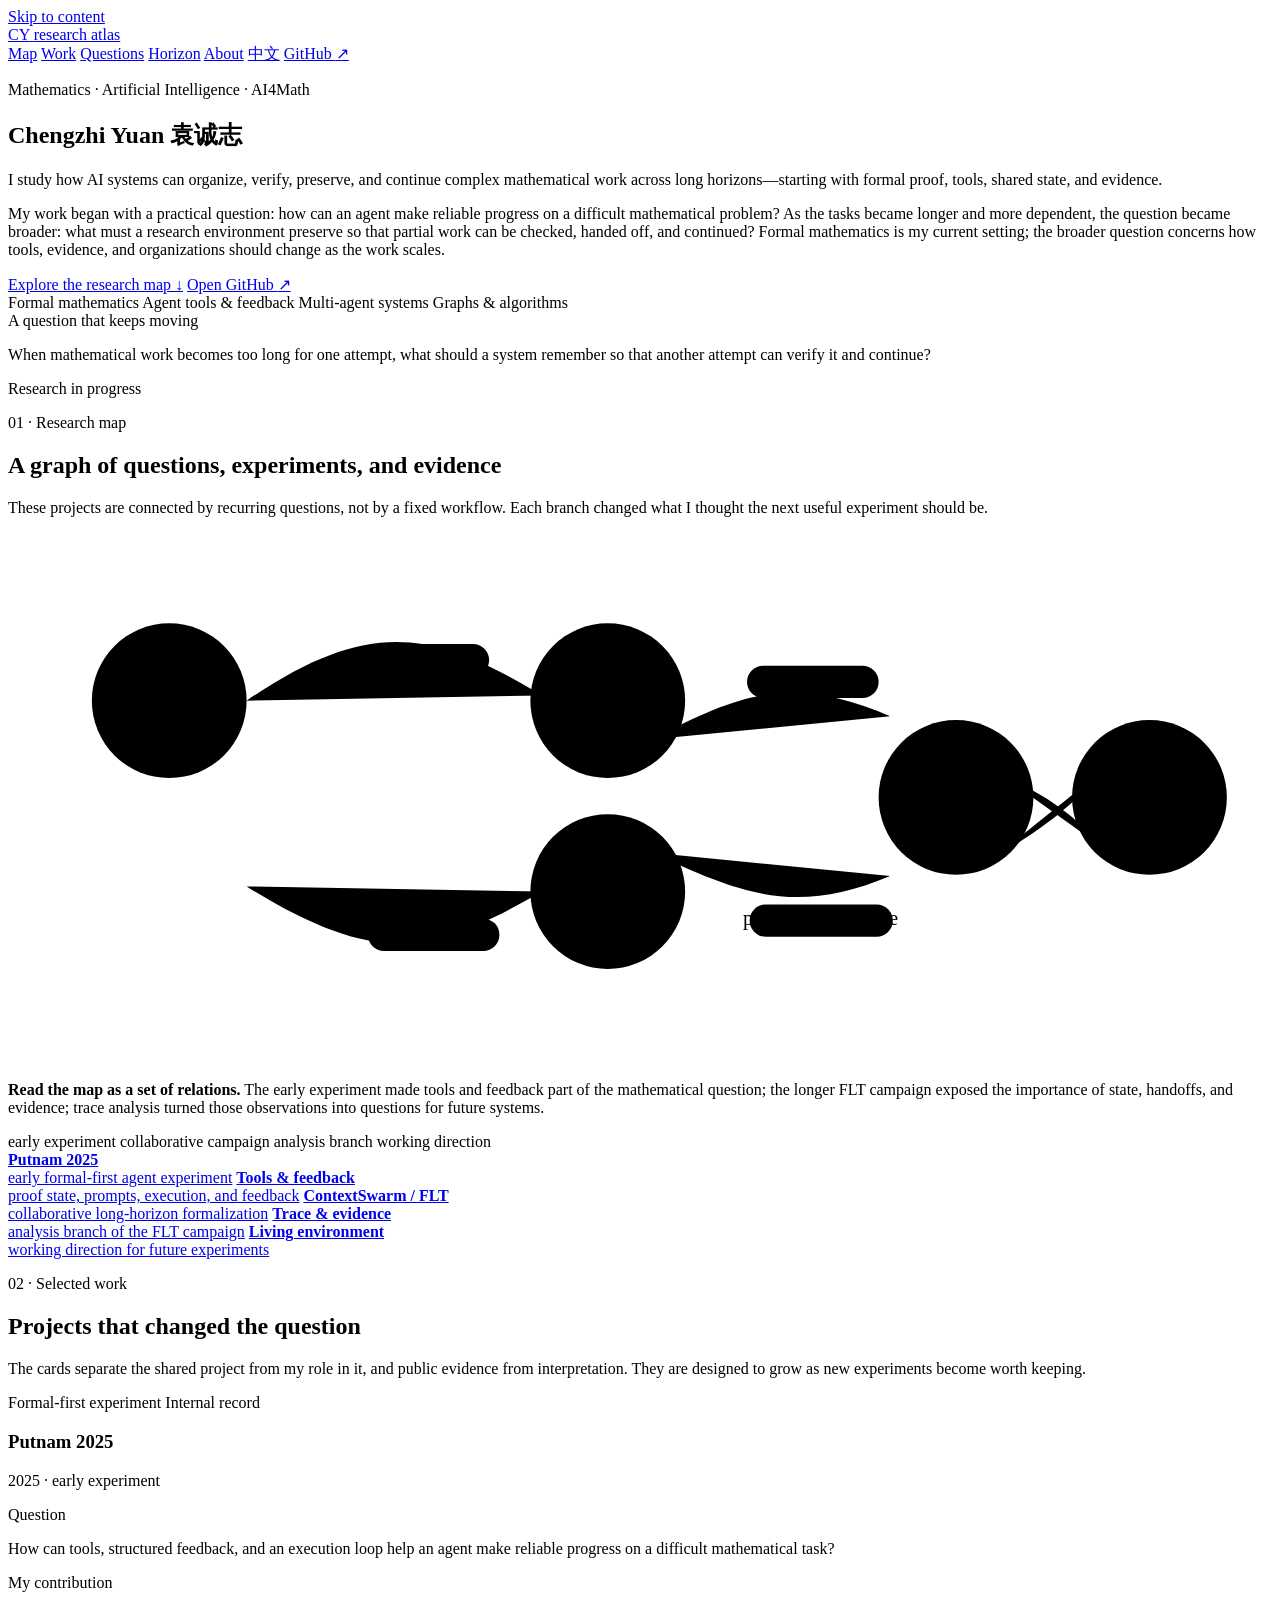
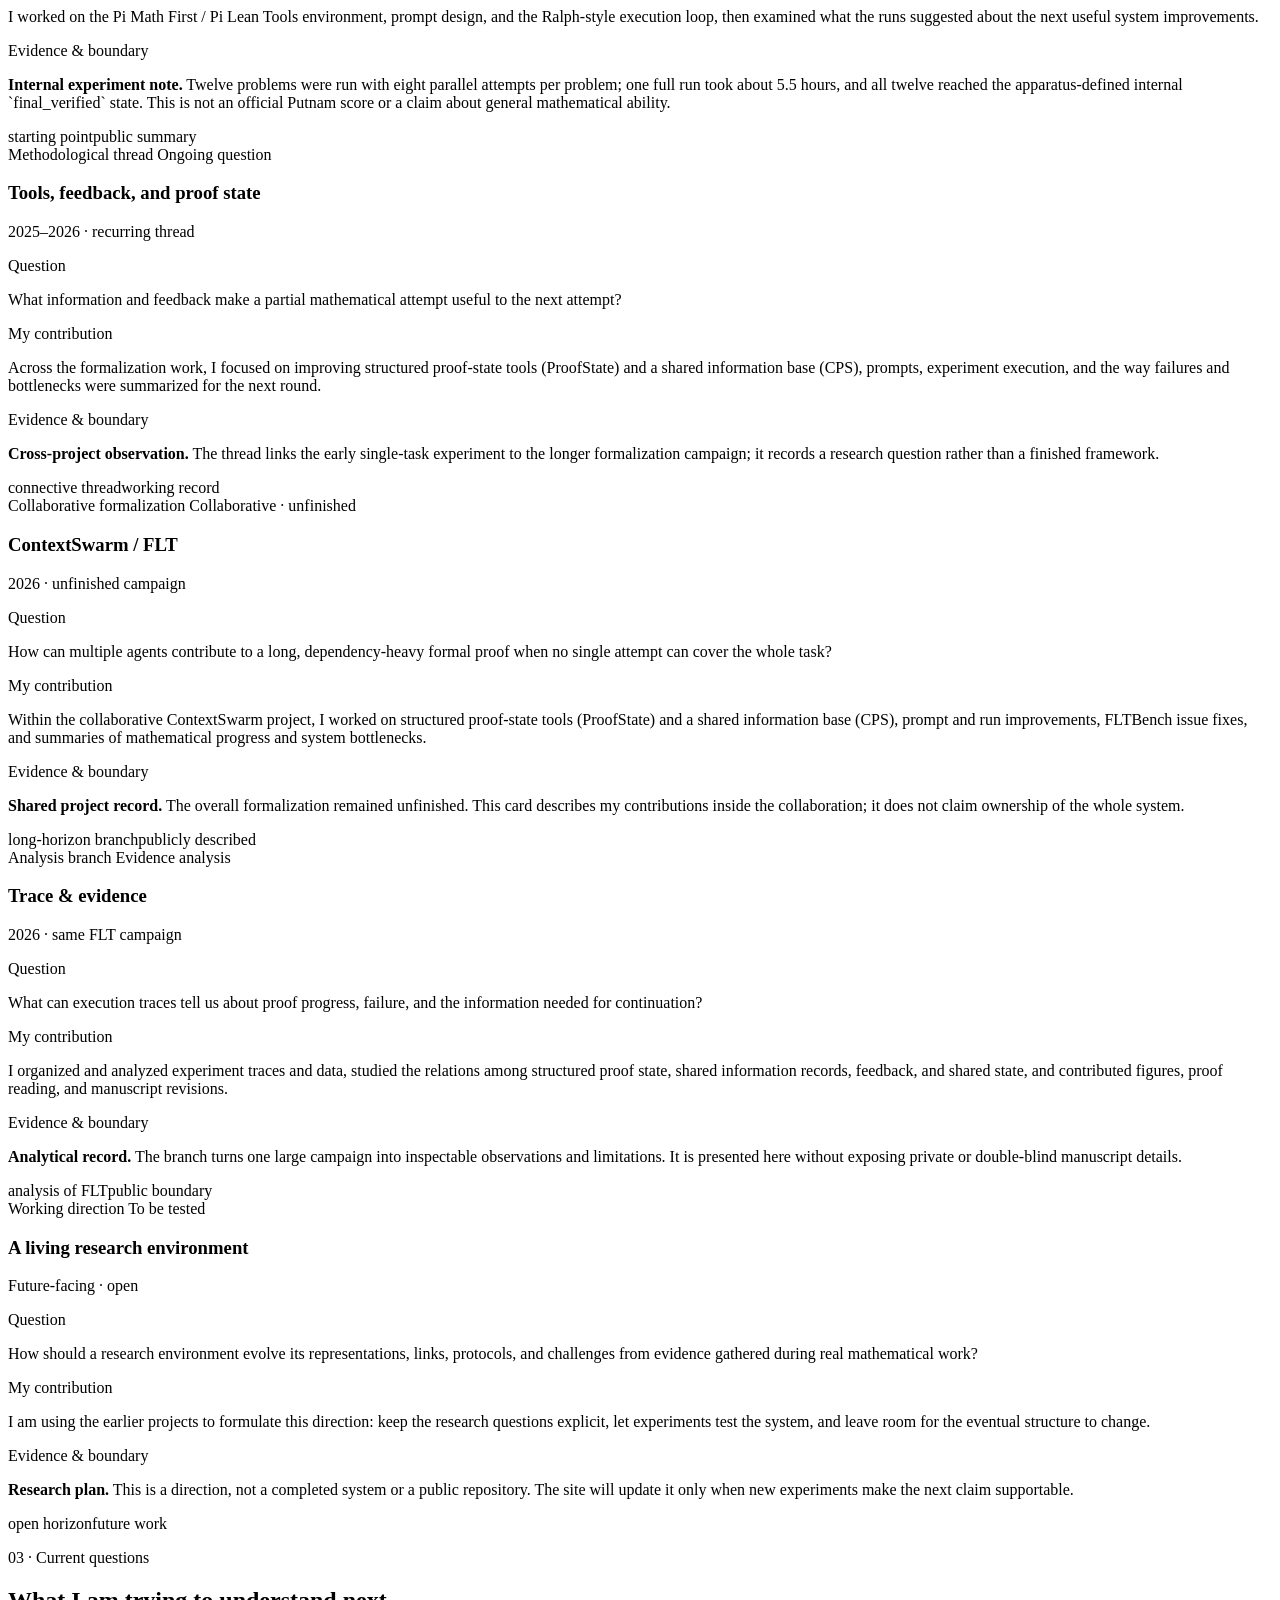
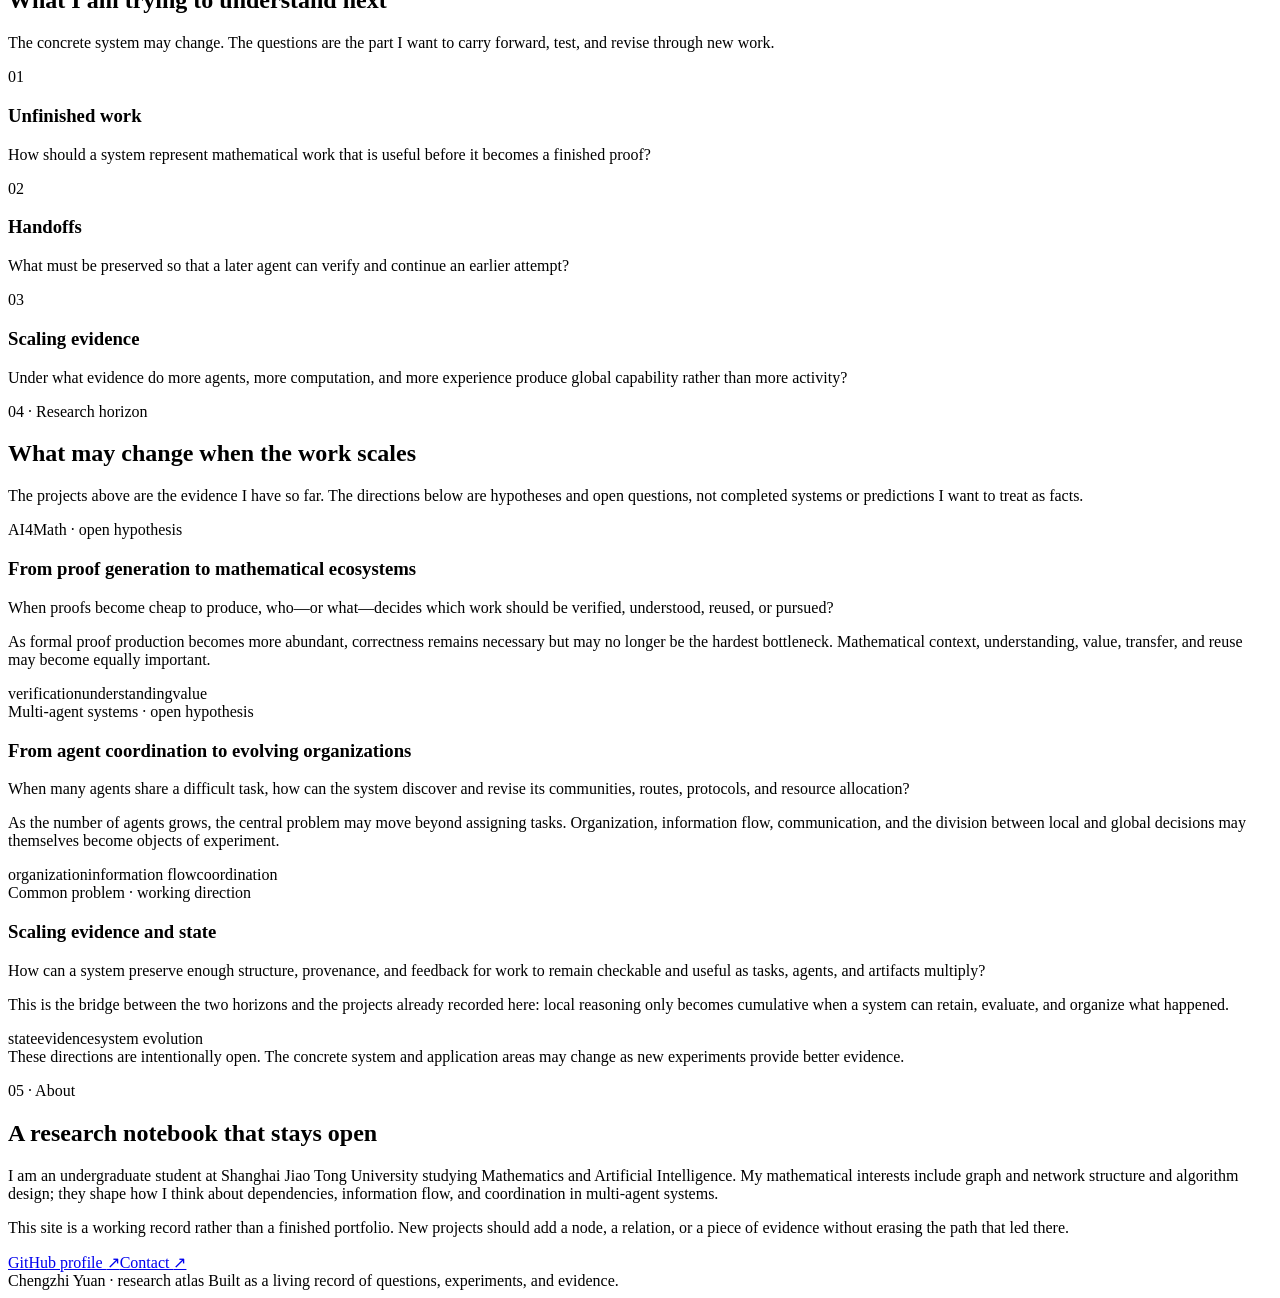
==== index.html @ bae02baa "Enhance index.html with language and canonical links Added meta tags for alternate languages and can" ====
<!doctype html>
<html lang="en">
<head>
  <meta charset="utf-8">
  <meta name="viewport" content="width=device-width, initial-scale=1">
  <meta name="description" content="Chengzhi Yuan's research atlas on AI for formal mathematics, multi-agent systems, tools, shared state, and evidence.">
  <meta property="og:title" content="Chengzhi Yuan · Research Atlas">
  <meta property="og:description" content="AI4Math, formal mathematics, and multi-agent systems for long-horizon mathematical work.">
  <meta property="og:type" content="website">
  <meta property="og:locale" content="en_US">
  <meta property="og:locale:alternate" content="zh_CN">
  <title>Chengzhi Yuan · Research Atlas</title>
  <link rel="canonical" href="https://yuan-chengzhi.github.io/">
  <link rel="alternate" hreflang="en" href="https://yuan-chengzhi.github.io/">
  <link rel="alternate" hreflang="zh-CN" href="https://yuan-chengzhi.github.io/zh/">
  <link rel="alternate" hreflang="x-default" href="https://yuan-chengzhi.github.io/">
  <link rel="stylesheet" href="styles.css">
  <script defer src="site.js?v=2"></script>
</head>
<body>
  <a class="skip-link" href="#main-content">Skip to content</a>
  <header class="site-header">
    <div class="shell header-inner">
      <a class="wordmark" href="./" aria-label="Chengzhi Yuan research atlas home">
        <span class="wordmark-mark">CY</span>
        <span class="wordmark-text">research atlas</span>
      </a>
      <nav aria-label="Primary navigation">
        <a href="#map">Map</a>
        <a href="#work">Work</a>
        <a href="#questions">Questions</a>
        <a href="#horizon">Horizon</a>
        <a href="#about">About</a>
        <a class="language-switch" href="./zh/">中文</a>
        <a class="nav-external" href="https://github.com/yuan-chengzhi" target="_blank" rel="noreferrer">GitHub <span aria-hidden="true">↗</span></a>
      </nav>
    </div>
  </header>

  <main id="main-content">
    <section class="hero shell" aria-labelledby="hero-title">
      <div class="hero-copy">
        <p class="eyebrow">Mathematics · Artificial Intelligence · AI4Math</p>
        <h1 id="hero-title">Chengzhi Yuan <span class="cn-name">袁诚志</span></h1>
        <p class="hero-lede">I study how AI systems can organize, verify, preserve, and continue complex mathematical work across long horizons—starting with formal proof, tools, shared state, and evidence.</p>
        <p class="hero-body">My work began with a practical question: how can an agent make reliable progress on a difficult mathematical problem? As the tasks became longer and more dependent, the question became broader: what must a research environment preserve so that partial work can be checked, handed off, and continued? Formal mathematics is my current setting; the broader question concerns how tools, evidence, and organizations should change as the work scales.</p>
        <div class="hero-actions">
          <a class="button button-primary" href="#map">Explore the research map <span aria-hidden="true">↓</span></a>
          <a class="button button-secondary" href="https://github.com/yuan-chengzhi" target="_blank" rel="noreferrer">Open GitHub <span aria-hidden="true">↗</span></a>
        </div>
        <div class="hero-tags" aria-label="Research areas">
          <span>Formal mathematics</span>
          <span>Agent tools &amp; feedback</span>
          <span>Multi-agent systems</span>
          <span>Graphs &amp; algorithms</span>
        </div>
      </div>
      <aside class="hero-note" aria-label="A recurring question">
        <div class="note-label">A question that keeps moving</div>
        <p>When mathematical work becomes too long for one attempt, what should a system remember so that another attempt can verify it and continue?</p>
        <div class="note-footer"><span class="signal-dot" aria-hidden="true"></span> Research in progress</div>
      </aside>
    </section>

    <section id="map" class="section shell" aria-labelledby="map-title">
      <div class="section-heading">
        <div>
          <p class="eyebrow">01 · Research map</p>
          <h2 id="map-title">A graph of questions, experiments, and evidence</h2>
        </div>
        <p class="section-intro">These projects are connected by recurring questions, not by a fixed workflow. Each branch changed what I thought the next useful experiment should be.</p>
      </div>
      <div class="map-frame">
        <div class="map-visual" aria-label="Research map showing connections among Putnam 2025, tools and feedback, ContextSwarm and FLT, trace and evidence, and a living research environment." role="img">
          <svg class="research-map" viewBox="0 0 980 410" xmlns="http://www.w3.org/2000/svg" aria-hidden="true" focusable="false">
            <defs>
              <linearGradient id="map-line" x1="0" y1="0" x2="1" y2="0">
                <stop offset="0" stop-color="#b85c43" stop-opacity=".42"/>
                <stop offset=".5" stop-color="#287c75" stop-opacity=".55"/>
                <stop offset="1" stop-color="#738293" stop-opacity=".52"/>
              </linearGradient>
            </defs>
            <path class="map-edge" d="M185 130 C280 65 330 75 414 126"/>
            <path class="map-edge" d="M185 274 C288 338 330 326 414 278"/>
            <path class="map-edge" d="M500 160 C574 120 612 112 684 142"/>
            <path class="map-edge" d="M500 248 C573 283 614 295 684 266"/>
            <path class="map-edge map-edge-dashed" d="M765 184 C807 205 824 216 849 244"/>
            <path class="map-edge map-edge-dashed" d="M764 252 C804 228 824 213 849 184"/>
            <g class="map-label map-label-small" transform="translate(279 86)"><rect width="94" height="25" rx="12.5"/><text x="47" y="16" text-anchor="middle">motivated by</text></g>
            <g class="map-label map-label-small" transform="translate(279 299)"><rect width="102" height="25" rx="12.5"/><text x="51" y="16" text-anchor="middle">made visible in</text></g>
            <g class="map-label map-label-small" transform="translate(573 103)"><rect width="102" height="25" rx="12.5"/><text x="51" y="16" text-anchor="middle">revisited in</text></g>
            <g class="map-label map-label-small" transform="translate(575 288)"><rect width="111" height="25" rx="12.5"/><text x="55" y="16" text-anchor="middle">produced evidence</text></g>
            <a href="#project-putnam" class="map-node map-node-rust">
              <circle cx="125" cy="130" r="60"/><text x="125" y="124" text-anchor="middle"><tspan x="125">Putnam</tspan><tspan x="125" dy="19">2025</tspan></text>
            </a>
            <a href="#project-tools" class="map-node map-node-blue">
              <circle cx="465" cy="130" r="60"/><text x="465" y="124" text-anchor="middle"><tspan x="465">Tools &amp;</tspan><tspan x="465" dy="19">feedback</tspan></text>
            </a>
            <a href="#project-flt" class="map-node map-node-teal">
              <circle cx="465" cy="278" r="60"/><text x="465" y="272" text-anchor="middle"><tspan x="465">ContextSwarm</tspan><tspan x="465" dy="19">/ FLT</tspan></text>
            </a>
            <a href="#project-traces" class="map-node map-node-navy">
              <circle cx="735" cy="205" r="60"/><text x="735" y="199" text-anchor="middle"><tspan x="735">Trace &amp;</tspan><tspan x="735" dy="19">evidence</tspan></text>
            </a>
            <a href="#project-horizon" class="map-node map-node-outline">
              <circle cx="885" cy="205" r="60"/><text x="885" y="199" text-anchor="middle"><tspan x="885">Living</tspan><tspan x="885" dy="19">environment</tspan></text>
            </a>
          </svg>
        </div>
        <div class="map-caption">
          <p><strong>Read the map as a set of relations.</strong> The early experiment made tools and feedback part of the mathematical question; the longer FLT campaign exposed the importance of state, handoffs, and evidence; trace analysis turned those observations into questions for future systems.</p>
          <div class="map-legend" aria-label="Map legend">
            <span><i class="legend-dot rust"></i> early experiment</span>
            <span><i class="legend-dot teal"></i> collaborative campaign</span>
            <span><i class="legend-dot navy"></i> analysis branch</span>
            <span><i class="legend-dot outline"></i> working direction</span>
          </div>
        </div>
      </div>
      <div id="map-list" class="map-list" aria-label="Text version of the research map">
        <a class="map-list-item" href="#project-putnam"><i class="legend-dot rust"></i><span><strong>Putnam 2025</strong><br>early formal-first agent experiment</span></a>
        <a class="map-list-item" href="#project-tools"><i class="legend-dot blue"></i><span><strong>Tools &amp; feedback</strong><br>proof state, prompts, execution, and feedback</span></a>
        <a class="map-list-item" href="#project-flt"><i class="legend-dot teal"></i><span><strong>ContextSwarm / FLT</strong><br>collaborative long-horizon formalization</span></a>
        <a class="map-list-item" href="#project-traces"><i class="legend-dot navy"></i><span><strong>Trace &amp; evidence</strong><br>analysis branch of the FLT campaign</span></a>
        <a class="map-list-item" href="#project-horizon"><i class="legend-dot outline"></i><span><strong>Living environment</strong><br>working direction for future experiments</span></a>
      </div>
    </section>

    <section id="work" class="section section-tint" aria-labelledby="work-title">
      <div class="shell">
        <div class="section-heading">
          <div>
            <p class="eyebrow">02 · Selected work</p>
            <h2 id="work-title">Projects that changed the question</h2>
          </div>
          <p class="section-intro">The cards separate the shared project from my role in it, and public evidence from interpretation. They are designed to grow as new experiments become worth keeping.</p>
        </div>
        <div id="project-grid" class="project-grid" aria-live="polite">
        <article class="project-card" id="project-putnam">
          <div class="project-top">
            <span class="project-type">Formal-first experiment</span>
            <span class="project-status"><i class="status-dot rust"></i>Internal record</span>
          </div>
          <h3>Putnam 2025</h3>
          <p class="project-period">2025 · early experiment</p>
          <div class="project-label">Question</div>
          <p>How can tools, structured feedback, and an execution loop help an agent make reliable progress on a difficult mathematical task?</p>
          <div class="project-label">My contribution</div>
          <p class="project-contribution">I worked on the Pi Math First / Pi Lean Tools environment, prompt design, and the Ralph-style execution loop, then examined what the runs suggested about the next useful system improvements.</p>
          <div class="project-evidence">
            <div class="project-label">Evidence &amp; boundary</div>
            <p><strong>Internal experiment note.</strong> Twelve problems were run with eight parallel attempts per problem; one full run took about 5.5 hours, and all twelve reached the apparatus-defined internal `final_verified` state. This is not an official Putnam score or a claim about general mathematical ability.</p>
          </div>
          <div class="project-foot"><span>starting point</span><span>public summary</span></div>
        </article>
        <article class="project-card" id="project-tools">
          <div class="project-top">
            <span class="project-type">Methodological thread</span>
            <span class="project-status"><i class="status-dot blue"></i>Ongoing question</span>
          </div>
          <h3>Tools, feedback, and proof state</h3>
          <p class="project-period">2025–2026 · recurring thread</p>
          <div class="project-label">Question</div>
          <p>What information and feedback make a partial mathematical attempt useful to the next attempt?</p>
          <div class="project-label">My contribution</div>
          <p class="project-contribution">Across the formalization work, I focused on improving structured proof-state tools (ProofState) and a shared information base (CPS), prompts, experiment execution, and the way failures and bottlenecks were summarized for the next round.</p>
          <div class="project-evidence">
            <div class="project-label">Evidence &amp; boundary</div>
            <p><strong>Cross-project observation.</strong> The thread links the early single-task experiment to the longer formalization campaign; it records a research question rather than a finished framework.</p>
          </div>
          <div class="project-foot"><span>connective thread</span><span>working record</span></div>
        </article>
        <article class="project-card" id="project-flt">
          <div class="project-top">
            <span class="project-type">Collaborative formalization</span>
            <span class="project-status"><i class="status-dot teal"></i>Collaborative · unfinished</span>
          </div>
          <h3>ContextSwarm / FLT</h3>
          <p class="project-period">2026 · unfinished campaign</p>
          <div class="project-label">Question</div>
          <p>How can multiple agents contribute to a long, dependency-heavy formal proof when no single attempt can cover the whole task?</p>
          <div class="project-label">My contribution</div>
          <p class="project-contribution">Within the collaborative ContextSwarm project, I worked on structured proof-state tools (ProofState) and a shared information base (CPS), prompt and run improvements, FLTBench issue fixes, and summaries of mathematical progress and system bottlenecks.</p>
          <div class="project-evidence">
            <div class="project-label">Evidence &amp; boundary</div>
            <p><strong>Shared project record.</strong> The overall formalization remained unfinished. This card describes my contributions inside the collaboration; it does not claim ownership of the whole system.</p>
          </div>
          <div class="project-foot"><span>long-horizon branch</span><span>publicly described</span></div>
        </article>
        <article class="project-card" id="project-traces">
          <div class="project-top">
            <span class="project-type">Analysis branch</span>
            <span class="project-status"><i class="status-dot navy"></i>Evidence analysis</span>
          </div>
          <h3>Trace &amp; evidence</h3>
          <p class="project-period">2026 · same FLT campaign</p>
          <div class="project-label">Question</div>
          <p>What can execution traces tell us about proof progress, failure, and the information needed for continuation?</p>
          <div class="project-label">My contribution</div>
          <p class="project-contribution">I organized and analyzed experiment traces and data, studied the relations among structured proof state, shared information records, feedback, and shared state, and contributed figures, proof reading, and manuscript revisions.</p>
          <div class="project-evidence">
            <div class="project-label">Evidence &amp; boundary</div>
            <p><strong>Analytical record.</strong> The branch turns one large campaign into inspectable observations and limitations. It is presented here without exposing private or double-blind manuscript details.</p>
          </div>
          <div class="project-foot"><span>analysis of FLT</span><span>public boundary</span></div>
        </article>
        <article class="project-card" id="project-horizon">
          <div class="project-top">
            <span class="project-type">Working direction</span>
            <span class="project-status"><i class="status-dot blue"></i>To be tested</span>
          </div>
          <h3>A living research environment</h3>
          <p class="project-period">Future-facing · open</p>
          <div class="project-label">Question</div>
          <p>How should a research environment evolve its representations, links, protocols, and challenges from evidence gathered during real mathematical work?</p>
          <div class="project-label">My contribution</div>
          <p class="project-contribution">I am using the earlier projects to formulate this direction: keep the research questions explicit, let experiments test the system, and leave room for the eventual structure to change.</p>
          <div class="project-evidence">
            <div class="project-label">Evidence &amp; boundary</div>
            <p><strong>Research plan.</strong> This is a direction, not a completed system or a public repository. The site will update it only when new experiments make the next claim supportable.</p>
          </div>
          <div class="project-foot"><span>open horizon</span><span>future work</span></div>
        </article>
        </div>
      </div>
    </section>

    <section id="questions" class="section shell" aria-labelledby="questions-title">
      <div class="question-layout">
        <div>
          <p class="eyebrow">03 · Current questions</p>
          <h2 id="questions-title">What I am trying to understand next</h2>
          <p class="question-lede">The concrete system may change. The questions are the part I want to carry forward, test, and revise through new work.</p>
        </div>
        <div class="question-list">
          <article class="question-card"><span class="question-index">01</span><h3>Unfinished work</h3><p>How should a system represent mathematical work that is useful before it becomes a finished proof?</p></article>
          <article class="question-card"><span class="question-index">02</span><h3>Handoffs</h3><p>What must be preserved so that a later agent can verify and continue an earlier attempt?</p></article>
          <article class="question-card"><span class="question-index">03</span><h3>Scaling evidence</h3><p>Under what evidence do more agents, more computation, and more experience produce global capability rather than more activity?</p></article>
        </div>
      </div>
    </section>

    <section id="horizon" class="section horizon-section" aria-labelledby="horizon-title">
      <div class="shell">
        <div class="section-heading">
          <div>
            <p class="eyebrow">04 · Research horizon</p>
            <h2 id="horizon-title">What may change when the work scales</h2>
          </div>
          <p class="section-intro">The projects above are the evidence I have so far. The directions below are hypotheses and open questions, not completed systems or predictions I want to treat as facts.</p>
        </div>
        <div id="horizon-grid" class="horizon-grid">
          <article class="horizon-card" id="horizon-math">
            <div class="horizon-kicker">AI4Math · open hypothesis</div>
            <h3>From proof generation to mathematical ecosystems</h3>
            <p class="horizon-question">When proofs become cheap to produce, who—or what—decides which work should be verified, understood, reused, or pursued?</p>
            <p>As formal proof production becomes more abundant, correctness remains necessary but may no longer be the hardest bottleneck. Mathematical context, understanding, value, transfer, and reuse may become equally important.</p>
            <div class="horizon-tags"><span>verification</span><span>understanding</span><span>value</span></div>
          </article>
          <article class="horizon-card" id="horizon-mas">
            <div class="horizon-kicker">Multi-agent systems · open hypothesis</div>
            <h3>From agent coordination to evolving organizations</h3>
            <p class="horizon-question">When many agents share a difficult task, how can the system discover and revise its communities, routes, protocols, and resource allocation?</p>
            <p>As the number of agents grows, the central problem may move beyond assigning tasks. Organization, information flow, communication, and the division between local and global decisions may themselves become objects of experiment.</p>
            <div class="horizon-tags"><span>organization</span><span>information flow</span><span>coordination</span></div>
          </article>
          <article class="horizon-card" id="horizon-bridge">
            <div class="horizon-kicker">Common problem · working direction</div>
            <h3>Scaling evidence and state</h3>
            <p class="horizon-question">How can a system preserve enough structure, provenance, and feedback for work to remain checkable and useful as tasks, agents, and artifacts multiply?</p>
            <p>This is the bridge between the two horizons and the projects already recorded here: local reasoning only becomes cumulative when a system can retain, evaluate, and organize what happened.</p>
            <div class="horizon-tags"><span>state</span><span>evidence</span><span>system evolution</span></div>
          </article>
        </div>
        <div class="horizon-note"><span class="signal-dot" aria-hidden="true"></span><span>These directions are intentionally open. The concrete system and application areas may change as new experiments provide better evidence.</span></div>
      </div>
    </section>

    <section id="about" class="section about-section" aria-labelledby="about-title">
      <div class="shell about-grid">
        <div>
          <p class="eyebrow">05 · About</p>
          <h2 id="about-title">A research notebook that stays open</h2>
        </div>
        <div class="about-copy">
          <p>I am an undergraduate student at Shanghai Jiao Tong University studying Mathematics and Artificial Intelligence. My mathematical interests include graph and network structure and algorithm design; they shape how I think about dependencies, information flow, and coordination in multi-agent systems.</p>
          <p>This site is a working record rather than a finished portfolio. New projects should add a node, a relation, or a piece of evidence without erasing the path that led there.</p>
          <div class="contact-row"><a class="text-link" href="https://github.com/yuan-chengzhi" target="_blank" rel="noreferrer">GitHub profile <span aria-hidden="true">↗</span></a><a class="text-link" href="mailto:yuanchengzhi@sjtu.edu.cn">Contact <span aria-hidden="true">↗</span></a></div>
        </div>
      </div>
    </section>
  </main>

  <footer class="site-footer">
    <div class="shell footer-inner">
      <span>Chengzhi Yuan · research atlas</span>
      <span>Built as a living record of questions, experiments, and evidence.</span>
    </div>
  </footer>
</body>
</html>
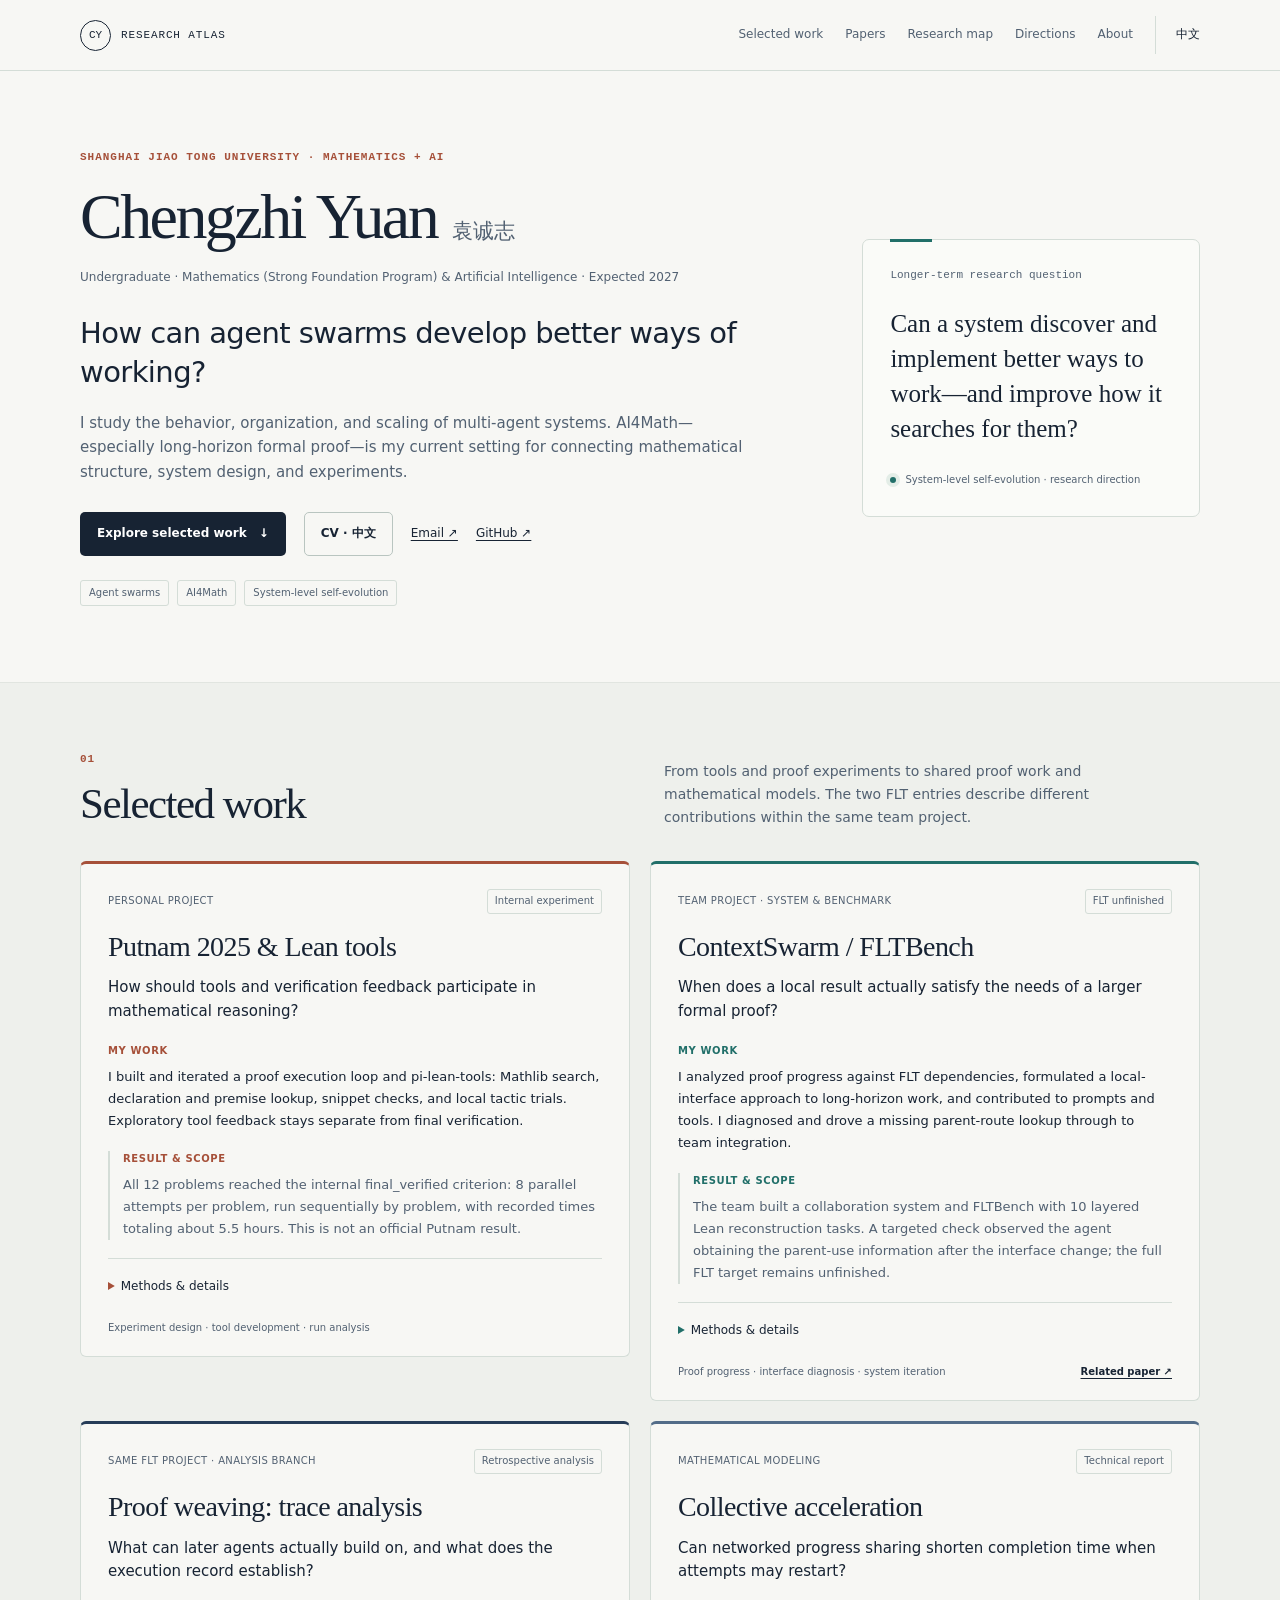
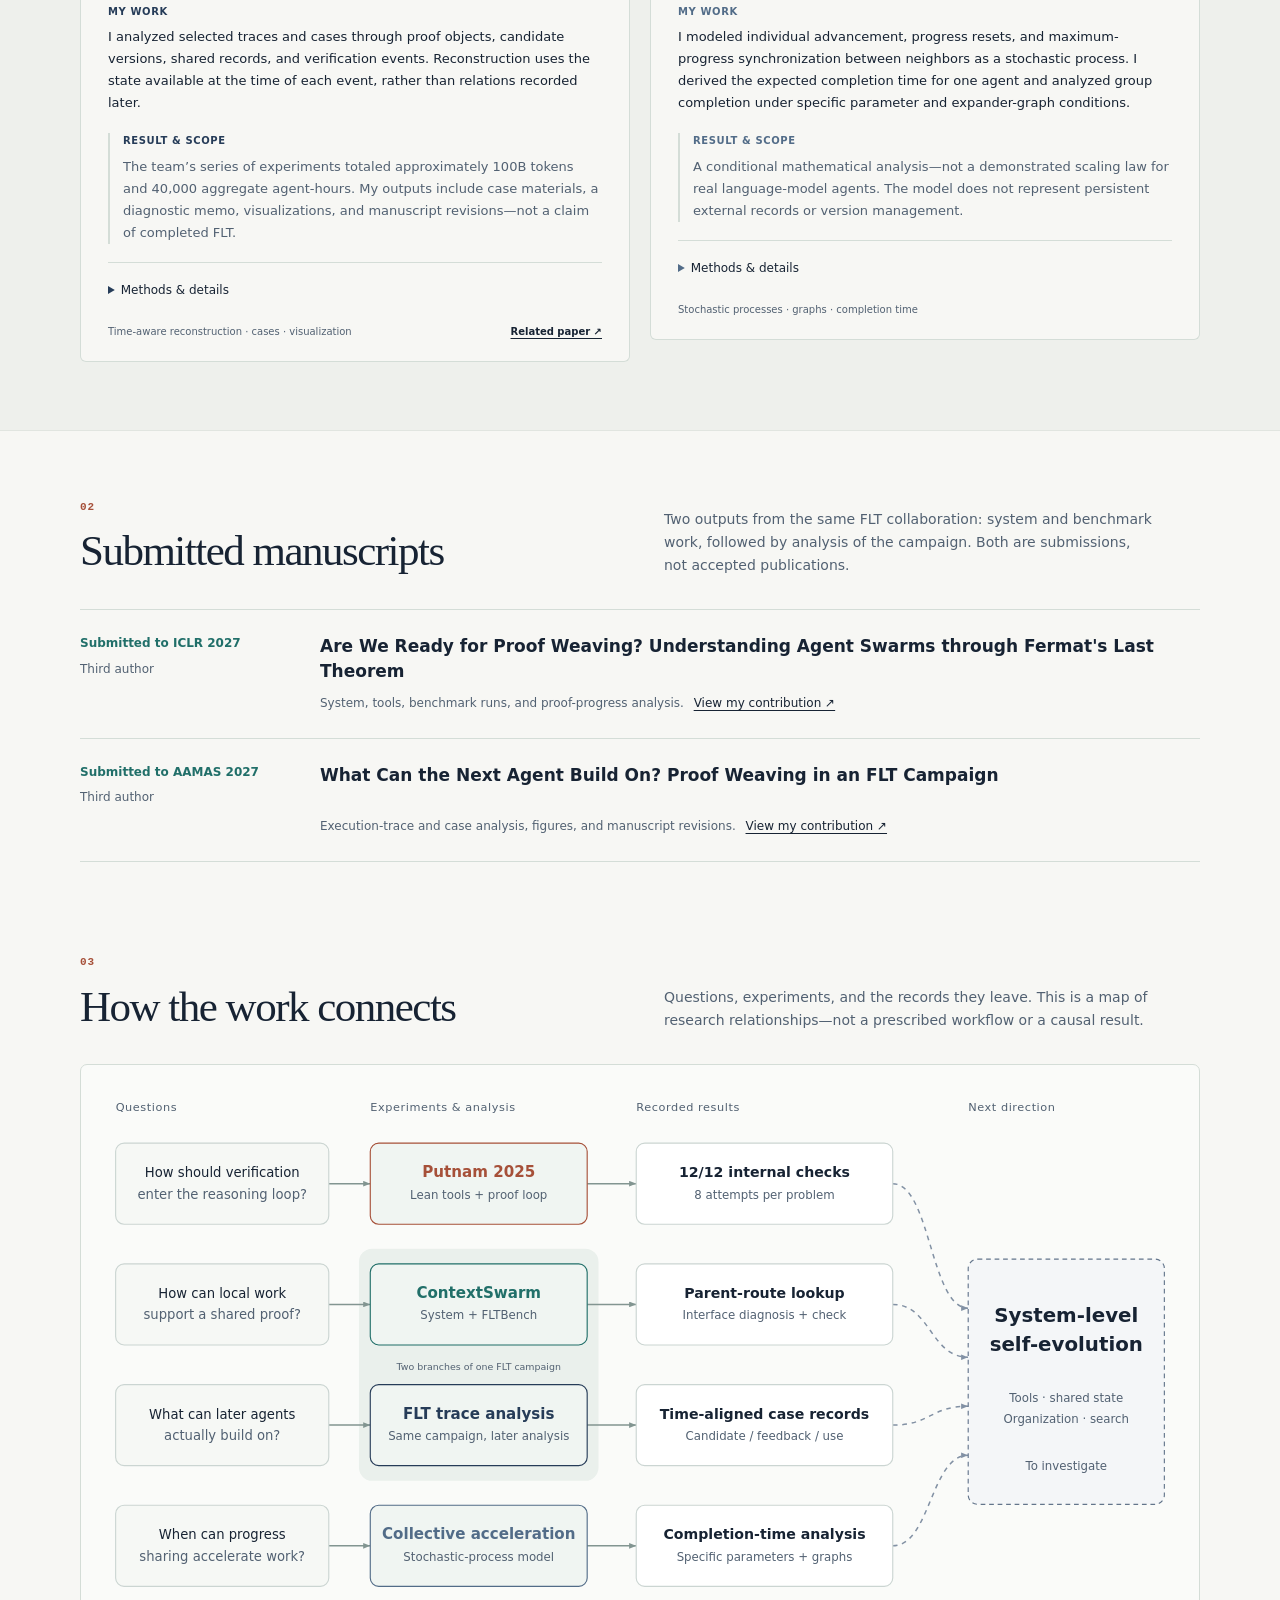
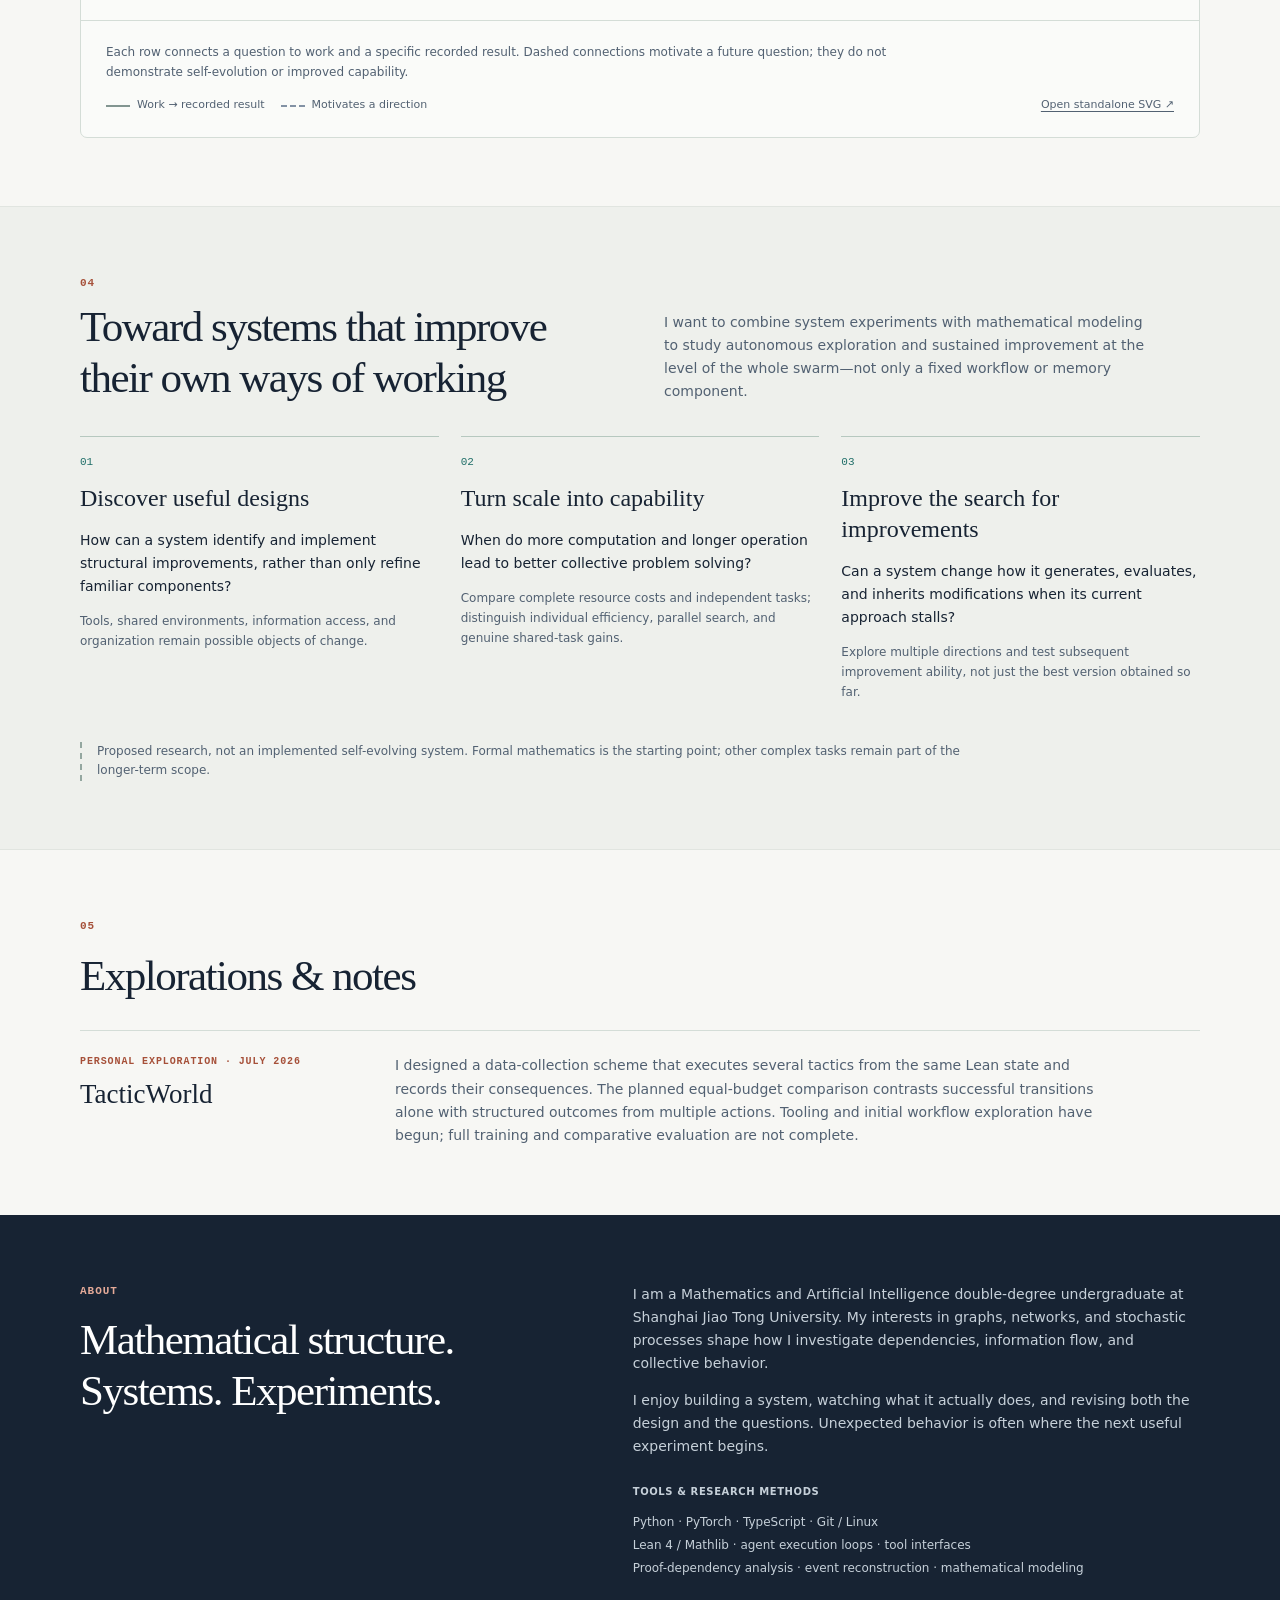
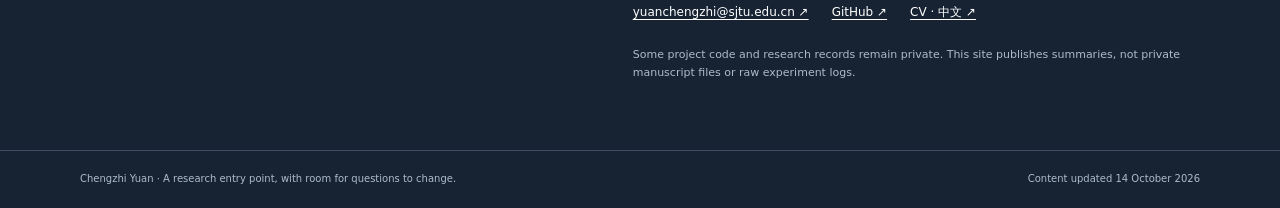
==== commit 3e27d303: "Refine bilingual research homepage and fix research-map geometry Align selected work and manuscript " ====
--- a/index.html
+++ b/index.html
@@ -1,301 +1,173 @@
 <!doctype html>
+<!-- Generated by scripts/build_site.py. Edit data/content.en.json instead. -->
 <html lang="en">
 <head>
-  <meta charset="utf-8">
-  <meta name="viewport" content="width=device-width, initial-scale=1">
-  <meta name="description" content="Chengzhi Yuan's research atlas on AI for formal mathematics, multi-agent systems, tools, shared state, and evidence.">
-  <meta property="og:title" content="Chengzhi Yuan · Research Atlas">
-  <meta property="og:description" content="AI4Math, formal mathematics, and multi-agent systems for long-horizon mathematical work.">
-  <meta property="og:type" content="website">
-  <meta property="og:locale" content="en_US">
-  <meta property="og:locale:alternate" content="zh_CN">
-  <title>Chengzhi Yuan · Research Atlas</title>
-  <link rel="canonical" href="https://yuan-chengzhi.github.io/">
-  <link rel="alternate" hreflang="en" href="https://yuan-chengzhi.github.io/">
-  <link rel="alternate" hreflang="zh-CN" href="https://yuan-chengzhi.github.io/zh/">
-  <link rel="alternate" hreflang="x-default" href="https://yuan-chengzhi.github.io/">
-  <link rel="stylesheet" href="styles.css">
-  <script defer src="site.js?v=2"></script>
-</head>
-<body>
-  <a class="skip-link" href="#main-content">Skip to content</a>
-  <header class="site-header">
-    <div class="shell header-inner">
-      <a class="wordmark" href="./" aria-label="Chengzhi Yuan research atlas home">
-        <span class="wordmark-mark">CY</span>
-        <span class="wordmark-text">research atlas</span>
-      </a>
-      <nav aria-label="Primary navigation">
-        <a href="#map">Map</a>
-        <a href="#work">Work</a>
-        <a href="#questions">Questions</a>
-        <a href="#horizon">Horizon</a>
-        <a href="#about">About</a>
-        <a class="language-switch" href="./zh/">中文</a>
-        <a class="nav-external" href="https://github.com/yuan-chengzhi" target="_blank" rel="noreferrer">GitHub <span aria-hidden="true">↗</span></a>
-      </nav>
-    </div>
-  </header>
-
-  <main id="main-content">
-    <section class="hero shell" aria-labelledby="hero-title">
-      <div class="hero-copy">
-        <p class="eyebrow">Mathematics · Artificial Intelligence · AI4Math</p>
-        <h1 id="hero-title">Chengzhi Yuan <span class="cn-name">袁诚志</span></h1>
-        <p class="hero-lede">I study how AI systems can organize, verify, preserve, and continue complex mathematical work across long horizons—starting with formal proof, tools, shared state, and evidence.</p>
-        <p class="hero-body">My work began with a practical question: how can an agent make reliable progress on a difficult mathematical problem? As the tasks became longer and more dependent, the question became broader: what must a research environment preserve so that partial work can be checked, handed off, and continued? Formal mathematics is my current setting; the broader question concerns how tools, evidence, and organizations should change as the work scales.</p>
-        <div class="hero-actions">
-          <a class="button button-primary" href="#map">Explore the research map <span aria-hidden="true">↓</span></a>
-          <a class="button button-secondary" href="https://github.com/yuan-chengzhi" target="_blank" rel="noreferrer">Open GitHub <span aria-hidden="true">↗</span></a>
-        </div>
-        <div class="hero-tags" aria-label="Research areas">
-          <span>Formal mathematics</span>
-          <span>Agent tools &amp; feedback</span>
-          <span>Multi-agent systems</span>
-          <span>Graphs &amp; algorithms</span>
-        </div>
-      </div>
-      <aside class="hero-note" aria-label="A recurring question">
-        <div class="note-label">A question that keeps moving</div>
-        <p>When mathematical work becomes too long for one attempt, what should a system remember so that another attempt can verify it and continue?</p>
-        <div class="note-footer"><span class="signal-dot" aria-hidden="true"></span> Research in progress</div>
-      </aside>
-    </section>
-
-    <section id="map" class="section shell" aria-labelledby="map-title">
-      <div class="section-heading">
-        <div>
-          <p class="eyebrow">01 · Research map</p>
-          <h2 id="map-title">A graph of questions, experiments, and evidence</h2>
-        </div>
-        <p class="section-intro">These projects are connected by recurring questions, not by a fixed workflow. Each branch changed what I thought the next useful experiment should be.</p>
-      </div>
-      <div class="map-frame">
-        <div class="map-visual" aria-label="Research map showing connections among Putnam 2025, tools and feedback, ContextSwarm and FLT, trace and evidence, and a living research environment." role="img">
-          <svg class="research-map" viewBox="0 0 980 410" xmlns="http://www.w3.org/2000/svg" aria-hidden="true" focusable="false">
-            <defs>
-              <linearGradient id="map-line" x1="0" y1="0" x2="1" y2="0">
-                <stop offset="0" stop-color="#b85c43" stop-opacity=".42"/>
-                <stop offset=".5" stop-color="#287c75" stop-opacity=".55"/>
-                <stop offset="1" stop-color="#738293" stop-opacity=".52"/>
-              </linearGradient>
-            </defs>
-            <path class="map-edge" d="M185 130 C280 65 330 75 414 126"/>
-            <path class="map-edge" d="M185 274 C288 338 330 326 414 278"/>
-            <path class="map-edge" d="M500 160 C574 120 612 112 684 142"/>
-            <path class="map-edge" d="M500 248 C573 283 614 295 684 266"/>
-            <path class="map-edge map-edge-dashed" d="M765 184 C807 205 824 216 849 244"/>
-            <path class="map-edge map-edge-dashed" d="M764 252 C804 228 824 213 849 184"/>
-            <g class="map-label map-label-small" transform="translate(279 86)"><rect width="94" height="25" rx="12.5"/><text x="47" y="16" text-anchor="middle">motivated by</text></g>
-            <g class="map-label map-label-small" transform="translate(279 299)"><rect width="102" height="25" rx="12.5"/><text x="51" y="16" text-anchor="middle">made visible in</text></g>
-            <g class="map-label map-label-small" transform="translate(573 103)"><rect width="102" height="25" rx="12.5"/><text x="51" y="16" text-anchor="middle">revisited in</text></g>
-            <g class="map-label map-label-small" transform="translate(575 288)"><rect width="111" height="25" rx="12.5"/><text x="55" y="16" text-anchor="middle">produced evidence</text></g>
-            <a href="#project-putnam" class="map-node map-node-rust">
-              <circle cx="125" cy="130" r="60"/><text x="125" y="124" text-anchor="middle"><tspan x="125">Putnam</tspan><tspan x="125" dy="19">2025</tspan></text>
-            </a>
-            <a href="#project-tools" class="map-node map-node-blue">
-              <circle cx="465" cy="130" r="60"/><text x="465" y="124" text-anchor="middle"><tspan x="465">Tools &amp;</tspan><tspan x="465" dy="19">feedback</tspan></text>
-            </a>
-            <a href="#project-flt" class="map-node map-node-teal">
-              <circle cx="465" cy="278" r="60"/><text x="465" y="272" text-anchor="middle"><tspan x="465">ContextSwarm</tspan><tspan x="465" dy="19">/ FLT</tspan></text>
-            </a>
-            <a href="#project-traces" class="map-node map-node-navy">
-              <circle cx="735" cy="205" r="60"/><text x="735" y="199" text-anchor="middle"><tspan x="735">Trace &amp;</tspan><tspan x="735" dy="19">evidence</tspan></text>
-            </a>
-            <a href="#project-horizon" class="map-node map-node-outline">
-              <circle cx="885" cy="205" r="60"/><text x="885" y="199" text-anchor="middle"><tspan x="885">Living</tspan><tspan x="885" dy="19">environment</tspan></text>
-            </a>
-          </svg>
-        </div>
-        <div class="map-caption">
-          <p><strong>Read the map as a set of relations.</strong> The early experiment made tools and feedback part of the mathematical question; the longer FLT campaign exposed the importance of state, handoffs, and evidence; trace analysis turned those observations into questions for future systems.</p>
-          <div class="map-legend" aria-label="Map legend">
-            <span><i class="legend-dot rust"></i> early experiment</span>
-            <span><i class="legend-dot teal"></i> collaborative campaign</span>
-            <span><i class="legend-dot navy"></i> analysis branch</span>
-            <span><i class="legend-dot outline"></i> working direction</span>
-          </div>
-        </div>
-      </div>
-      <div id="map-list" class="map-list" aria-label="Text version of the research map">
-        <a class="map-list-item" href="#project-putnam"><i class="legend-dot rust"></i><span><strong>Putnam 2025</strong><br>early formal-first agent experiment</span></a>
-        <a class="map-list-item" href="#project-tools"><i class="legend-dot blue"></i><span><strong>Tools &amp; feedback</strong><br>proof state, prompts, execution, and feedback</span></a>
-        <a class="map-list-item" href="#project-flt"><i class="legend-dot teal"></i><span><strong>ContextSwarm / FLT</strong><br>collaborative long-horizon formalization</span></a>
-        <a class="map-list-item" href="#project-traces"><i class="legend-dot navy"></i><span><strong>Trace &amp; evidence</strong><br>analysis branch of the FLT campaign</span></a>
-        <a class="map-list-item" href="#project-horizon"><i class="legend-dot outline"></i><span><strong>Living environment</strong><br>working direction for future experiments</span></a>
-      </div>
-    </section>
-
-    <section id="work" class="section section-tint" aria-labelledby="work-title">
-      <div class="shell">
-        <div class="section-heading">
-          <div>
-            <p class="eyebrow">02 · Selected work</p>
-            <h2 id="work-title">Projects that changed the question</h2>
-          </div>
-          <p class="section-intro">The cards separate the shared project from my role in it, and public evidence from interpretation. They are designed to grow as new experiments become worth keeping.</p>
-        </div>
-        <div id="project-grid" class="project-grid" aria-live="polite">
-        <article class="project-card" id="project-putnam">
-          <div class="project-top">
-            <span class="project-type">Formal-first experiment</span>
-            <span class="project-status"><i class="status-dot rust"></i>Internal record</span>
-          </div>
-          <h3>Putnam 2025</h3>
-          <p class="project-period">2025 · early experiment</p>
-          <div class="project-label">Question</div>
-          <p>How can tools, structured feedback, and an execution loop help an agent make reliable progress on a difficult mathematical task?</p>
-          <div class="project-label">My contribution</div>
-          <p class="project-contribution">I worked on the Pi Math First / Pi Lean Tools environment, prompt design, and the Ralph-style execution loop, then examined what the runs suggested about the next useful system improvements.</p>
-          <div class="project-evidence">
-            <div class="project-label">Evidence &amp; boundary</div>
-            <p><strong>Internal experiment note.</strong> Twelve problems were run with eight parallel attempts per problem; one full run took about 5.5 hours, and all twelve reached the apparatus-defined internal `final_verified` state. This is not an official Putnam score or a claim about general mathematical ability.</p>
-          </div>
-          <div class="project-foot"><span>starting point</span><span>public summary</span></div>
-        </article>
-        <article class="project-card" id="project-tools">
-          <div class="project-top">
-            <span class="project-type">Methodological thread</span>
-            <span class="project-status"><i class="status-dot blue"></i>Ongoing question</span>
-          </div>
-          <h3>Tools, feedback, and proof state</h3>
-          <p class="project-period">2025–2026 · recurring thread</p>
-          <div class="project-label">Question</div>
-          <p>What information and feedback make a partial mathematical attempt useful to the next attempt?</p>
-          <div class="project-label">My contribution</div>
-          <p class="project-contribution">Across the formalization work, I focused on improving structured proof-state tools (ProofState) and a shared information base (CPS), prompts, experiment execution, and the way failures and bottlenecks were summarized for the next round.</p>
-          <div class="project-evidence">
-            <div class="project-label">Evidence &amp; boundary</div>
-            <p><strong>Cross-project observation.</strong> The thread links the early single-task experiment to the longer formalization campaign; it records a research question rather than a finished framework.</p>
-          </div>
-          <div class="project-foot"><span>connective thread</span><span>working record</span></div>
-        </article>
-        <article class="project-card" id="project-flt">
-          <div class="project-top">
-            <span class="project-type">Collaborative formalization</span>
-            <span class="project-status"><i class="status-dot teal"></i>Collaborative · unfinished</span>
-          </div>
-          <h3>ContextSwarm / FLT</h3>
-          <p class="project-period">2026 · unfinished campaign</p>
-          <div class="project-label">Question</div>
-          <p>How can multiple agents contribute to a long, dependency-heavy formal proof when no single attempt can cover the whole task?</p>
-          <div class="project-label">My contribution</div>
-          <p class="project-contribution">Within the collaborative ContextSwarm project, I worked on structured proof-state tools (ProofState) and a shared information base (CPS), prompt and run improvements, FLTBench issue fixes, and summaries of mathematical progress and system bottlenecks.</p>
-          <div class="project-evidence">
-            <div class="project-label">Evidence &amp; boundary</div>
-            <p><strong>Shared project record.</strong> The overall formalization remained unfinished. This card describes my contributions inside the collaboration; it does not claim ownership of the whole system.</p>
-          </div>
-          <div class="project-foot"><span>long-horizon branch</span><span>publicly described</span></div>
-        </article>
-        <article class="project-card" id="project-traces">
-          <div class="project-top">
-            <span class="project-type">Analysis branch</span>
-            <span class="project-status"><i class="status-dot navy"></i>Evidence analysis</span>
-          </div>
-          <h3>Trace &amp; evidence</h3>
-          <p class="project-period">2026 · same FLT campaign</p>
-          <div class="project-label">Question</div>
-          <p>What can execution traces tell us about proof progress, failure, and the information needed for continuation?</p>
-          <div class="project-label">My contribution</div>
-          <p class="project-contribution">I organized and analyzed experiment traces and data, studied the relations among structured proof state, shared information records, feedback, and shared state, and contributed figures, proof reading, and manuscript revisions.</p>
-          <div class="project-evidence">
-            <div class="project-label">Evidence &amp; boundary</div>
-            <p><strong>Analytical record.</strong> The branch turns one large campaign into inspectable observations and limitations. It is presented here without exposing private or double-blind manuscript details.</p>
-          </div>
-          <div class="project-foot"><span>analysis of FLT</span><span>public boundary</span></div>
-        </article>
-        <article class="project-card" id="project-horizon">
-          <div class="project-top">
-            <span class="project-type">Working direction</span>
-            <span class="project-status"><i class="status-dot blue"></i>To be tested</span>
-          </div>
-          <h3>A living research environment</h3>
-          <p class="project-period">Future-facing · open</p>
-          <div class="project-label">Question</div>
-          <p>How should a research environment evolve its representations, links, protocols, and challenges from evidence gathered during real mathematical work?</p>
-          <div class="project-label">My contribution</div>
-          <p class="project-contribution">I am using the earlier projects to formulate this direction: keep the research questions explicit, let experiments test the system, and leave room for the eventual structure to change.</p>
-          <div class="project-evidence">
-            <div class="project-label">Evidence &amp; boundary</div>
-            <p><strong>Research plan.</strong> This is a direction, not a completed system or a public repository. The site will update it only when new experiments make the next claim supportable.</p>
-          </div>
-          <div class="project-foot"><span>open horizon</span><span>future work</span></div>
-        </article>
-        </div>
-      </div>
-    </section>
-
-    <section id="questions" class="section shell" aria-labelledby="questions-title">
-      <div class="question-layout">
-        <div>
-          <p class="eyebrow">03 · Current questions</p>
-          <h2 id="questions-title">What I am trying to understand next</h2>
-          <p class="question-lede">The concrete system may change. The questions are the part I want to carry forward, test, and revise through new work.</p>
-        </div>
-        <div class="question-list">
-          <article class="question-card"><span class="question-index">01</span><h3>Unfinished work</h3><p>How should a system represent mathematical work that is useful before it becomes a finished proof?</p></article>
-          <article class="question-card"><span class="question-index">02</span><h3>Handoffs</h3><p>What must be preserved so that a later agent can verify and continue an earlier attempt?</p></article>
-          <article class="question-card"><span class="question-index">03</span><h3>Scaling evidence</h3><p>Under what evidence do more agents, more computation, and more experience produce global capability rather than more activity?</p></article>
-        </div>
-      </div>
-    </section>
-
-    <section id="horizon" class="section horizon-section" aria-labelledby="horizon-title">
-      <div class="shell">
-        <div class="section-heading">
-          <div>
-            <p class="eyebrow">04 · Research horizon</p>
-            <h2 id="horizon-title">What may change when the work scales</h2>
-          </div>
-          <p class="section-intro">The projects above are the evidence I have so far. The directions below are hypotheses and open questions, not completed systems or predictions I want to treat as facts.</p>
-        </div>
-        <div id="horizon-grid" class="horizon-grid">
-          <article class="horizon-card" id="horizon-math">
-            <div class="horizon-kicker">AI4Math · open hypothesis</div>
-            <h3>From proof generation to mathematical ecosystems</h3>
-            <p class="horizon-question">When proofs become cheap to produce, who—or what—decides which work should be verified, understood, reused, or pursued?</p>
-            <p>As formal proof production becomes more abundant, correctness remains necessary but may no longer be the hardest bottleneck. Mathematical context, understanding, value, transfer, and reuse may become equally important.</p>
-            <div class="horizon-tags"><span>verification</span><span>understanding</span><span>value</span></div>
-          </article>
-          <article class="horizon-card" id="horizon-mas">
-            <div class="horizon-kicker">Multi-agent systems · open hypothesis</div>
-            <h3>From agent coordination to evolving organizations</h3>
-            <p class="horizon-question">When many agents share a difficult task, how can the system discover and revise its communities, routes, protocols, and resource allocation?</p>
-            <p>As the number of agents grows, the central problem may move beyond assigning tasks. Organization, information flow, communication, and the division between local and global decisions may themselves become objects of experiment.</p>
-            <div class="horizon-tags"><span>organization</span><span>information flow</span><span>coordination</span></div>
-          </article>
-          <article class="horizon-card" id="horizon-bridge">
-            <div class="horizon-kicker">Common problem · working direction</div>
-            <h3>Scaling evidence and state</h3>
-            <p class="horizon-question">How can a system preserve enough structure, provenance, and feedback for work to remain checkable and useful as tasks, agents, and artifacts multiply?</p>
-            <p>This is the bridge between the two horizons and the projects already recorded here: local reasoning only becomes cumulative when a system can retain, evaluate, and organize what happened.</p>
-            <div class="horizon-tags"><span>state</span><span>evidence</span><span>system evolution</span></div>
-          </article>
-        </div>
-        <div class="horizon-note"><span class="signal-dot" aria-hidden="true"></span><span>These directions are intentionally open. The concrete system and application areas may change as new experiments provide better evidence.</span></div>
-      </div>
-    </section>
-
-    <section id="about" class="section about-section" aria-labelledby="about-title">
-      <div class="shell about-grid">
-        <div>
-          <p class="eyebrow">05 · About</p>
-          <h2 id="about-title">A research notebook that stays open</h2>
-        </div>
-        <div class="about-copy">
-          <p>I am an undergraduate student at Shanghai Jiao Tong University studying Mathematics and Artificial Intelligence. My mathematical interests include graph and network structure and algorithm design; they shape how I think about dependencies, information flow, and coordination in multi-agent systems.</p>
-          <p>This site is a working record rather than a finished portfolio. New projects should add a node, a relation, or a piece of evidence without erasing the path that led there.</p>
-          <div class="contact-row"><a class="text-link" href="https://github.com/yuan-chengzhi" target="_blank" rel="noreferrer">GitHub profile <span aria-hidden="true">↗</span></a><a class="text-link" href="mailto:yuanchengzhi@sjtu.edu.cn">Contact <span aria-hidden="true">↗</span></a></div>
-        </div>
-      </div>
-    </section>
-  </main>
-
-  <footer class="site-footer">
-    <div class="shell footer-inner">
-      <span>Chengzhi Yuan · research atlas</span>
-      <span>Built as a living record of questions, experiments, and evidence.</span>
-    </div>
-  </footer>
-</body>
-</html>
+<meta charset="utf-8"><meta name="viewport" content="width=device-width, initial-scale=1">
+<title>Chengzhi Yuan · Agent Swarms &amp; AI4Math</title><meta name="description" content="Chengzhi Yuan, Mathematics and AI undergraduate at Shanghai Jiao Tong University. Research on agent swarms, formal mathematics, and system-level self-evolution.">
+<meta property="og:title" content="Chengzhi Yuan · Agent Swarms &amp; AI4Math"><meta property="og:description" content="Chengzhi Yuan, Mathematics and AI undergraduate at Shanghai Jiao Tong University. Research on agent swarms, formal mathematics, and system-level self-evolution."><meta property="og:type" content="website"><meta property="og:url" content="https://yuan-chengzhi.github.io/">
+<meta property="og:locale" content="en_US"><meta property="og:locale:alternate" content="zh_CN">
+<link rel="canonical" href="https://yuan-chengzhi.github.io/"><link rel="alternate" hreflang="en" href="https://yuan-chengzhi.github.io/"><link rel="alternate" hreflang="zh-CN" href="https://yuan-chengzhi.github.io/zh/"><link rel="alternate" hreflang="x-default" href="https://yuan-chengzhi.github.io/">
+<link rel="stylesheet" href="./styles.css?v=3"><script defer src="./site.js?v=3"></script>
+</head><body>
+<a class="skip-link" href="#main-content">Skip to content</a>
+<header class="site-header"><div class="shell header-inner"><a class="wordmark" href="./" aria-label="Chengzhi Yuan"><span class="wordmark-mark" aria-hidden="true">CY</span><span class="wordmark-text">research atlas</span></a><nav aria-label="Primary navigation"><a href="#work">Selected work</a><a href="#papers">Papers</a><a href="#map">Research map</a><a href="#questions">Directions</a><a href="#about">About</a><a class="language-switch" href="./zh/" lang="zh-CN" hreflang="zh-CN">中文</a></nav></div></header>
+<main id="main-content">
+<section class="hero shell" aria-labelledby="hero-title"><div class="hero-copy"><p class="eyebrow">Shanghai Jiao Tong University · Mathematics + AI</p><h1 id="hero-title">Chengzhi Yuan<span class="other-name" lang="zh-CN">袁诚志</span></h1><p class="identity">Undergraduate · Mathematics (Strong Foundation Program) &amp; Artificial Intelligence · Expected 2027</p><p class="hero-lede">How can agent swarms develop better ways of working?</p><p class="hero-body">I study the behavior, organization, and scaling of multi-agent systems. AI4Math—especially long-horizon formal proof—is my current setting for connecting mathematical structure, system design, and experiments.</p><div class="hero-actions"><a class="button button-primary" href="#work">Explore selected work <span aria-hidden="true">↓</span></a><a class="button button-secondary" href="./cv/">CV · 中文</a><a class="quiet-link" href="mailto:yuanchengzhi@sjtu.edu.cn">Email ↗</a><a class="quiet-link" href="https://github.com/yuan-chengzhi" rel="noreferrer">GitHub ↗</a></div><div class="hero-tags"><span>Agent swarms</span><span>AI4Math</span><span>System-level self-evolution</span></div></div><aside class="hero-note" aria-label="Longer-term research question"><p class="note-label">Longer-term research question</p><p class="note-question">Can a system discover and implement better ways to work—and improve how it searches for them?</p><p class="note-footer"><span class="signal-dot" aria-hidden="true"></span>System-level self-evolution · research direction</p></aside></section>
+<section id="work" class="section section-tint" aria-labelledby="work-title"><div class="shell"><div class="section-heading"><div><p class="eyebrow">01</p><h2 id="work-title">Selected work</h2></div><p class="section-intro">From tools and proof experiments to shared proof work and mathematical models. The two FLT entries describe different contributions within the same team project.</p></div><div class="project-grid"><article class="project-card tone-rust" id="project-putnam">
+<span class="anchor-alias" id="project-tools"></span><div class="project-top"><span class="project-type">Personal project</span><span class="project-status">Internal experiment</span></div>
+<h3>Putnam 2025 &amp; Lean tools</h3>
+<p class="project-question">How should tools and verification feedback participate in mathematical reasoning?</p>
+<h4 class="project-label">My work</h4><p>I built and iterated a proof execution loop and pi-lean-tools: Mathlib search, declaration and premise lookup, snippet checks, and local tactic trials. Exploratory tool feedback stays separate from final verification.</p>
+<div class="project-evidence" id="evidence-project-putnam"><h4 class="project-label">Result &amp; scope</h4><p>All 12 problems reached the internal final_verified criterion: 8 parallel attempts per problem, run sequentially by problem, with recorded times totaling about 5.5 hours. This is not an official Putnam result.</p></div>
+<details><summary>Methods &amp; details</summary><div class="details-body"><p>On A5, I compared runs with and without a natural-language-first instruction. Both settings produced proofs; without the instruction, the agent also chose to reason before formalizing. This single-problem comparison tests a design assumption, not a generally superior workflow.</p></div></details>
+<div class="project-foot"><span>Experiment design · tool development · run analysis</span></div></article>
+<article class="project-card tone-teal" id="project-flt">
+<div class="project-top"><span class="project-type">Team project · system &amp; benchmark</span><span class="project-status">FLT unfinished</span></div>
+<h3>ContextSwarm / FLTBench</h3>
+<p class="project-question">When does a local result actually satisfy the needs of a larger formal proof?</p>
+<h4 class="project-label">My work</h4><p>I analyzed proof progress against FLT dependencies, formulated a local-interface approach to long-horizon work, and contributed to prompts and tools. I diagnosed and drove a missing parent-route lookup through to team integration.</p>
+<div class="project-evidence" id="evidence-project-flt"><h4 class="project-label">Result &amp; scope</h4><p>The team built a collaboration system and FLTBench with 10 layered Lean reconstruction tasks. A targeted check observed the agent obtaining the parent-use information after the interface change; the full FLT target remains unfinished.</p></div>
+<details><summary>Methods &amp; details</summary><div class="details-body"><p>My design memo starts with what an upper-level proof needs, lets subproblems emerge from actual gaps, and revisits how local results fit the larger proof. It informed prompt revisions that relaxed fixed checking and splitting requirements while retaining verification constraints.</p><p>I also worked on retrieval and segmented reading of FLTBench scaffold materials, and explored bidirectional links between shared research records (CPS) and multiple mathematical objects.</p></div></details>
+<div class="project-foot"><span>Proof progress · interface diagnosis · system iteration</span><a href="#paper-iclr">Related paper ↗</a></div></article>
+<article class="project-card tone-navy" id="project-traces">
+<div class="project-top"><span class="project-type">Same FLT project · analysis branch</span><span class="project-status">Retrospective analysis</span></div>
+<h3>Proof weaving: trace analysis</h3>
+<p class="project-question">What can later agents actually build on, and what does the execution record establish?</p>
+<h4 class="project-label">My work</h4><p>I analyzed selected traces and cases through proof objects, candidate versions, shared records, and verification events. Reconstruction uses the state available at the time of each event, rather than relations recorded later.</p>
+<div class="project-evidence" id="evidence-project-traces"><h4 class="project-label">Result &amp; scope</h4><p>The team’s series of experiments totaled approximately 100B tokens and 40,000 aggregate agent-hours. My outputs include case materials, a diagnostic memo, visualizations, and manuscript revisions—not a claim of completed FLT.</p></div>
+<details><summary>Methods &amp; details</summary><div class="details-body"><p>I checked candidate revision, feedback delivery, and evidence of subsequent use separately. A repeated invalid candidate does not by itself show that feedback was received and ignored; retrieved records do not by themselves establish reuse.</p><p>The cases distinguish observed events, plausible mechanisms, and relationships that still need comparison or intervention. My contribution also includes proofreading and revisions.</p></div></details>
+<div class="project-foot"><span>Time-aware reconstruction · cases · visualization</span><a href="#paper-aamas">Related paper ↗</a></div></article>
+<article class="project-card tone-blue" id="project-collective">
+<div class="project-top"><span class="project-type">Mathematical modeling</span><span class="project-status">Technical report</span></div>
+<h3>Collective acceleration</h3>
+<p class="project-question">Can networked progress sharing shorten completion time when attempts may restart?</p>
+<h4 class="project-label">My work</h4><p>I modeled individual advancement, progress resets, and maximum-progress synchronization between neighbors as a stochastic process. I derived the expected completion time for one agent and analyzed group completion under specific parameter and expander-graph conditions.</p>
+<div class="project-evidence" id="evidence-project-collective"><h4 class="project-label">Result &amp; scope</h4><p>A conditional mathematical analysis—not a demonstrated scaling law for real language-model agents. The model does not represent persistent external records or version management.</p></div>
+<details><summary>Methods &amp; details</summary><div class="details-body"><p>The distinction matters: starting a new attempt does not necessarily erase earlier work. The model motivated further questions about how previous work is stored, retrieved, and continued.</p></div></details>
+<div class="project-foot"><span>Stochastic processes · graphs · completion time</span></div></article></div></div></section>
+<section id="papers" class="section shell papers-section" aria-labelledby="papers-title"><div class="section-heading"><div><p class="eyebrow">02</p><h2 id="papers-title">Submitted manuscripts</h2></div><p class="section-intro">Two outputs from the same FLT collaboration: system and benchmark work, followed by analysis of the campaign. Both are submissions, not accepted publications.</p></div><div class="papers-list"><article class="paper" id="paper-iclr"><div class="paper-meta"><span>Submitted to ICLR 2027</span><span>Third author</span></div><h3 lang="en">Are We Ready for Proof Weaving? Understanding Agent Swarms through Fermat&#x27;s Last Theorem</h3><p>System, tools, benchmark runs, and proof-progress analysis. <a href="#project-flt">View my contribution ↗</a></p></article>
+<article class="paper" id="paper-aamas"><div class="paper-meta"><span>Submitted to AAMAS 2027</span><span>Third author</span></div><h3 lang="en">What Can the Next Agent Build On? Proof Weaving in an FLT Campaign</h3><p>Execution-trace and case analysis, figures, and manuscript revisions. <a href="#project-traces">View my contribution ↗</a></p></article></div></section>
+<section id="map" class="section shell map-section" aria-labelledby="map-title"><div class="section-heading"><div><p class="eyebrow">03</p><h2 id="map-title">How the work connects</h2></div><p class="section-intro">Questions, experiments, and the records they leave. This is a map of research relationships—not a prescribed workflow or a causal result.</p></div><figure class="map-frame"><div class="map-visual"><svg class="research-map" xmlns="http://www.w3.org/2000/svg" viewBox="0 0 1160 570" role="group" aria-labelledby="map-en-title map-en-desc" lang="en">
+<title id="map-en-title">How the work connects</title>
+<desc id="map-en-desc">Each row connects a question to work and a specific recorded result. Dashed connections motivate a future question; they do not demonstrate self-evolution or improved capability.</desc>
+<style>text{font-family:system-ui,-apple-system,"Segoe UI","Noto Sans CJK SC",sans-serif;fill:#172333}
+.map-heading{font-size:12px;letter-spacing:.6px;fill:#526172}
+.map-edge{fill:none;stroke:#829591;stroke-width:1.6}
+.map-edge.direction{stroke:#8291a4;stroke-dasharray:5 5}
+.map-node{text-decoration:none;cursor:pointer}
+.map-node rect{fill:#fff;stroke:#cbd5d2;stroke-width:1.2}
+.map-node .node-title{font-size:15px;font-weight:600}
+.map-node .node-subtitle{font-size:12.5px;fill:#526172}
+.map-node.question rect{fill:#f6f8f5}
+.map-node.question text{font-size:14px;font-weight:500}
+.map-node.experiment rect{fill:#f0f5f2;stroke:var(--tone)}
+.map-node.experiment .node-title{font-size:16px;fill:var(--tone)}
+.map-node:hover rect,.map-node:focus-visible rect{stroke:#914632;stroke-width:2.4}
+.map-node:focus-visible{outline:none}
+.map-node.is-active rect{stroke:#914632;stroke-width:2.4}
+.map-edge.is-active{stroke:#914632;stroke-width:2.2}
+.future rect{fill:#f4f6f8;stroke:#63758b;stroke-dasharray:5 4}
+.future .future-title{font-size:21px;font-weight:600}
+.future .future-small{font-size:12.5px;fill:#526172}
+.campaign-label{font-size:10px;fill:#526172}</style>
+<defs>
+<marker id="map-en-record" viewBox="0 0 10 8" refX="10" refY="4" markerWidth="8" markerHeight="6" orient="auto" markerUnits="userSpaceOnUse"><path d="M0 0L10 4L0 8Z" fill="#829591"/></marker>
+<marker id="map-en-direction" viewBox="0 0 10 8" refX="10" refY="4" markerWidth="8" markerHeight="6" orient="auto" markerUnits="userSpaceOnUse"><path d="M0 0L10 4L0 8Z" fill="#8291a4"/></marker>
+</defs>
+<rect x="282" y="180" width="254" height="246" rx="14" fill="#eaf0ec"/>
+<text class="campaign-label" x="409" y="309" text-anchor="middle">Two branches of one FLT campaign</text>
+<text class="map-heading" x="24" y="34">Questions</text>
+<text class="map-heading" x="294" y="34">Experiments &amp; analysis</text>
+<text class="map-heading" x="576" y="34">Recorded results</text>
+<text class="map-heading" x="928" y="34">Next direction</text>
+<path class="map-edge record" data-row="putnam" data-from="putnam-question" data-to="putnam-experiment" d="M250 111 C272 111 272 111 294 111" marker-end="url(#map-en-record)"/>
+<path class="map-edge record" data-row="putnam" data-from="putnam-experiment" data-to="putnam-evidence" d="M524 111 C550 111 550 111 576 111" marker-end="url(#map-en-record)"/>
+<path class="map-edge direction" data-row="putnam" data-from="putnam-evidence" data-to="future" d="M848 111 C888 111 888 243 928 243" marker-end="url(#map-en-direction)"/>
+<path class="map-edge record" data-row="flt" data-from="flt-question" data-to="flt-experiment" d="M250 239 C272 239 272 239 294 239" marker-end="url(#map-en-record)"/>
+<path class="map-edge record" data-row="flt" data-from="flt-experiment" data-to="flt-evidence" d="M524 239 C550 239 550 239 576 239" marker-end="url(#map-en-record)"/>
+<path class="map-edge direction" data-row="flt" data-from="flt-evidence" data-to="future" d="M848 239 C888 239 888 295 928 295" marker-end="url(#map-en-direction)"/>
+<path class="map-edge record" data-row="traces" data-from="traces-question" data-to="traces-experiment" d="M250 367 C272 367 272 367 294 367" marker-end="url(#map-en-record)"/>
+<path class="map-edge record" data-row="traces" data-from="traces-experiment" data-to="traces-evidence" d="M524 367 C550 367 550 367 576 367" marker-end="url(#map-en-record)"/>
+<path class="map-edge direction" data-row="traces" data-from="traces-evidence" data-to="future" d="M848 367 C888 367 888 347 928 347" marker-end="url(#map-en-direction)"/>
+<path class="map-edge record" data-row="collective" data-from="collective-question" data-to="collective-experiment" d="M250 495 C272 495 272 495 294 495" marker-end="url(#map-en-record)"/>
+<path class="map-edge record" data-row="collective" data-from="collective-experiment" data-to="collective-evidence" d="M524 495 C550 495 550 495 576 495" marker-end="url(#map-en-record)"/>
+<path class="map-edge direction" data-row="collective" data-from="collective-evidence" data-to="future" d="M848 495 C888 495 888 399 928 399" marker-end="url(#map-en-direction)"/>
+<a class="map-node question" data-node="putnam-question" data-row="putnam" style="--tone:#a65039" href="#project-putnam" aria-label="How should verification · enter the reasoning loop?">
+<rect x="24" y="68" width="226" height="86" rx="9"/>
+<text class="node-title" x="137" y="104" text-anchor="middle">How should verification</text>
+<text class="node-subtitle" x="137" y="127" text-anchor="middle">enter the reasoning loop?</text>
+</a>
+<a class="map-node experiment" data-node="putnam-experiment" data-row="putnam" style="--tone:#a65039" href="#project-putnam" aria-label="Putnam 2025 · Lean tools + proof loop">
+<rect x="294" y="68" width="230" height="86" rx="9"/>
+<text class="node-title" x="409" y="104" text-anchor="middle">Putnam 2025</text>
+<text class="node-subtitle" x="409" y="127" text-anchor="middle">Lean tools + proof loop</text>
+</a>
+<a class="map-node evidence" data-node="putnam-evidence" data-row="putnam" style="--tone:#a65039" href="#evidence-project-putnam" aria-label="12/12 internal checks · 8 attempts per problem">
+<rect x="576" y="68" width="272" height="86" rx="9"/>
+<text class="node-title" x="712" y="104" text-anchor="middle">12/12 internal checks</text>
+<text class="node-subtitle" x="712" y="127" text-anchor="middle">8 attempts per problem</text>
+</a>
+<a class="map-node question" data-node="flt-question" data-row="flt" style="--tone:#216f69" href="#project-flt" aria-label="How can local work · support a shared proof?">
+<rect x="24" y="196" width="226" height="86" rx="9"/>
+<text class="node-title" x="137" y="232" text-anchor="middle">How can local work</text>
+<text class="node-subtitle" x="137" y="255" text-anchor="middle">support a shared proof?</text>
+</a>
+<a class="map-node experiment" data-node="flt-experiment" data-row="flt" style="--tone:#216f69" href="#project-flt" aria-label="ContextSwarm · System + FLTBench">
+<rect x="294" y="196" width="230" height="86" rx="9"/>
+<text class="node-title" x="409" y="232" text-anchor="middle">ContextSwarm</text>
+<text class="node-subtitle" x="409" y="255" text-anchor="middle">System + FLTBench</text>
+</a>
+<a class="map-node evidence" data-node="flt-evidence" data-row="flt" style="--tone:#216f69" href="#evidence-project-flt" aria-label="Parent-route lookup · Interface diagnosis + check">
+<rect x="576" y="196" width="272" height="86" rx="9"/>
+<text class="node-title" x="712" y="232" text-anchor="middle">Parent-route lookup</text>
+<text class="node-subtitle" x="712" y="255" text-anchor="middle">Interface diagnosis + check</text>
+</a>
+<a class="map-node question" data-node="traces-question" data-row="traces" style="--tone:#263c58" href="#project-traces" aria-label="What can later agents · actually build on?">
+<rect x="24" y="324" width="226" height="86" rx="9"/>
+<text class="node-title" x="137" y="360" text-anchor="middle">What can later agents</text>
+<text class="node-subtitle" x="137" y="383" text-anchor="middle">actually build on?</text>
+</a>
+<a class="map-node experiment" data-node="traces-experiment" data-row="traces" style="--tone:#263c58" href="#project-traces" aria-label="FLT trace analysis · Same campaign, later analysis">
+<rect x="294" y="324" width="230" height="86" rx="9"/>
+<text class="node-title" x="409" y="360" text-anchor="middle">FLT trace analysis</text>
+<text class="node-subtitle" x="409" y="383" text-anchor="middle">Same campaign, later analysis</text>
+</a>
+<a class="map-node evidence" data-node="traces-evidence" data-row="traces" style="--tone:#263c58" href="#evidence-project-traces" aria-label="Time-aligned case records · Candidate / feedback / use">
+<rect x="576" y="324" width="272" height="86" rx="9"/>
+<text class="node-title" x="712" y="360" text-anchor="middle">Time-aligned case records</text>
+<text class="node-subtitle" x="712" y="383" text-anchor="middle">Candidate / feedback / use</text>
+</a>
+<a class="map-node question" data-node="collective-question" data-row="collective" style="--tone:#526c88" href="#project-collective" aria-label="When can progress · sharing accelerate work?">
+<rect x="24" y="452" width="226" height="86" rx="9"/>
+<text class="node-title" x="137" y="488" text-anchor="middle">When can progress</text>
+<text class="node-subtitle" x="137" y="511" text-anchor="middle">sharing accelerate work?</text>
+</a>
+<a class="map-node experiment" data-node="collective-experiment" data-row="collective" style="--tone:#526c88" href="#project-collective" aria-label="Collective acceleration · Stochastic-process model">
+<rect x="294" y="452" width="230" height="86" rx="9"/>
+<text class="node-title" x="409" y="488" text-anchor="middle">Collective acceleration</text>
+<text class="node-subtitle" x="409" y="511" text-anchor="middle">Stochastic-process model</text>
+</a>
+<a class="map-node evidence" data-node="collective-evidence" data-row="collective" style="--tone:#526c88" href="#evidence-project-collective" aria-label="Completion-time analysis · Specific parameters + graphs">
+<rect x="576" y="452" width="272" height="86" rx="9"/>
+<text class="node-title" x="712" y="488" text-anchor="middle">Completion-time analysis</text>
+<text class="node-subtitle" x="712" y="511" text-anchor="middle">Specific parameters + graphs</text>
+</a>
+<a class="map-node future" data-node="future" href="#questions" aria-label="System-level self-evolution">
+<rect x="928" y="191" width="208" height="260" rx="10"/>
+<text class="future-title" x="1032" y="258" text-anchor="middle">System-level</text>
+<text class="future-title" x="1032" y="288" text-anchor="middle">self-evolution</text>
+<text class="future-small" x="1032" y="342" text-anchor="middle">Tools · shared state</text>
+<text class="future-small" x="1032" y="365" text-anchor="middle">Organization · search</text>
+<text class="future-small" x="1032" y="415" text-anchor="middle">To investigate</text>
+</a>
+</svg></div><ol class="map-text" aria-label="Text version of the research map"><li class="map-text-row tone-rust"><p class="map-text-question">How should verification enter the reasoning loop?</p><a href="#project-putnam">Putnam 2025 · Lean tools + proof loop ↗</a><p class="map-text-result"><span aria-hidden="true">↓</span> 12/12 internal checks · 8 attempts per problem</p></li>
+<li class="map-text-row tone-teal"><p class="map-text-question">How can local work support a shared proof?</p><a href="#project-flt">ContextSwarm · System + FLTBench ↗</a><p class="map-text-result"><span aria-hidden="true">↓</span> Parent-route lookup · Interface diagnosis + check</p></li>
+<li class="map-text-row tone-navy"><p class="map-text-question">What can later agents actually build on?</p><a href="#project-traces">FLT trace analysis · Same campaign, later analysis ↗</a><p class="map-text-result"><span aria-hidden="true">↓</span> Time-aligned case records · Candidate / feedback / use</p></li>
+<li class="map-text-row tone-blue"><p class="map-text-question">When can progress sharing accelerate work?</p><a href="#project-collective">Collective acceleration · Stochastic-process model ↗</a><p class="map-text-result"><span aria-hidden="true">↓</span> Completion-time analysis · Specific parameters + graphs</p></li><li class="map-text-future"><a href="#questions">System-level · self-evolution ↗</a><span>To investigate</span></li></ol><figcaption class="map-caption"><p>Each row connects a question to work and a specific recorded result. Dashed connections motivate a future question; they do not demonstrate self-evolution or improved capability.</p><div class="map-meta"><div class="map-legend"><span><i aria-hidden="true"></i>Work → recorded result</span><span><i class="dashed" aria-hidden="true"></i>Motivates a direction</span></div><a href="./assets/research-map.en.svg">Open standalone SVG ↗</a></div></figcaption></figure></section>
+<section id="questions" class="section section-tint" aria-labelledby="horizon-title"><div class="shell"><span class="anchor-alias" id="horizon"></span><span class="anchor-alias" id="project-horizon"></span><div class="section-heading"><div><p class="eyebrow">04</p><h2 id="horizon-title">Toward systems that improve their own ways of working</h2></div><p class="section-intro">I want to combine system experiments with mathematical modeling to study autonomous exploration and sustained improvement at the level of the whole swarm—not only a fixed workflow or memory component.</p></div><div class="directions-grid"><article class="direction-card" id="horizon-design"><p class="direction-index">01</p><h3>Discover useful designs</h3><p class="direction-question">How can a system identify and implement structural improvements, rather than only refine familiar components?</p><p>Tools, shared environments, information access, and organization remain possible objects of change.</p></article>
+<article class="direction-card" id="horizon-scaling"><p class="direction-index">02</p><h3>Turn scale into capability</h3><p class="direction-question">When do more computation and longer operation lead to better collective problem solving?</p><p>Compare complete resource costs and independent tasks; distinguish individual efficiency, parallel search, and genuine shared-task gains.</p></article>
+<article class="direction-card" id="horizon-evolution"><p class="direction-index">03</p><h3>Improve the search for improvements</h3><p class="direction-question">Can a system change how it generates, evaluates, and inherits modifications when its current approach stalls?</p><p>Explore multiple directions and test subsequent improvement ability, not just the best version obtained so far.</p></article></div><p class="scope-note">Proposed research, not an implemented self-evolving system. Formal mathematics is the starting point; other complex tasks remain part of the longer-term scope.</p></div></section>
+<section class="section shell notes-section" aria-labelledby="notes-title"><p class="eyebrow">05</p><h2 id="notes-title">Explorations &amp; notes</h2><article class="exploration" id="project-tacticworld"><div><p class="eyebrow">Personal exploration · July 2026</p><h3>TacticWorld</h3></div><p>I designed a data-collection scheme that executes several tactics from the same Lean state and records their consequences. The planned equal-budget comparison contrasts successful transitions alone with structured outcomes from multiple actions. Tooling and initial workflow exploration have begun; full training and comparative evaluation are not complete.</p></article></section>
+<section id="about" class="section about-section" aria-labelledby="about-title"><div class="shell about-grid"><div><p class="eyebrow">About</p><h2 id="about-title">Mathematical structure. Systems. Experiments.</h2></div><div class="about-copy"><p>I am a Mathematics and Artificial Intelligence double-degree undergraduate at Shanghai Jiao Tong University. My interests in graphs, networks, and stochastic processes shape how I investigate dependencies, information flow, and collective behavior.</p><p>I enjoy building a system, watching what it actually does, and revising both the design and the questions. Unexpected behavior is often where the next useful experiment begins.</p><h3 class="project-label">Tools &amp; research methods</h3><ul class="methods"><li>Python · PyTorch · TypeScript · Git / Linux</li><li>Lean 4 / Mathlib · agent execution loops · tool interfaces</li><li>Proof-dependency analysis · event reconstruction · mathematical modeling</li></ul><div class="contact-row"><a href="mailto:yuanchengzhi@sjtu.edu.cn">yuanchengzhi@sjtu.edu.cn ↗</a><a href="https://github.com/yuan-chengzhi">GitHub ↗</a><a href="./cv/">CV · 中文 ↗</a></div><p class="public-note">Some project code and research records remain private. This site publishes summaries, not private manuscript files or raw experiment logs.</p></div></div></section>
+</main><footer class="site-footer"><div class="shell footer-inner"><span>Chengzhi Yuan · A research entry point, with room for questions to change.</span><span>Content updated 14 October 2026</span></div></footer>
+</body></html>
--- a/styles.css
+++ b/styles.css
@@ -0,0 +1,186 @@
+:root {
+  --paper:#f7f7f4; --paper-deep:#eef0ec; --ink:#172333; --ink-soft:#526172;
+  --line:#d4ddd7; --rust:#a65039; --teal:#216f69; --navy:#263c58; --blue:#526c88;
+  --serif:Georgia,"Times New Roman",serif;
+  --sans:Inter,ui-sans-serif,system-ui,-apple-system,BlinkMacSystemFont,"Segoe UI",sans-serif;
+  --mono:"SFMono-Regular",Consolas,"Liberation Mono",monospace;
+}
+* { box-sizing:border-box; }
+html { scroll-behavior:smooth; scroll-padding-top:105px; }
+body { margin:0; background:var(--paper); color:var(--ink); font:16px/1.65 var(--sans); }
+html:lang(zh-CN) { --serif:"Noto Serif CJK SC","Source Han Serif SC","Songti SC",serif; --sans:"Noto Sans CJK SC","PingFang SC","Microsoft YaHei",system-ui,sans-serif; }
+::selection { background:#d9e4e0; }
+a { color:inherit; text-underline-offset:3px; }
+a:hover { text-decoration-color:var(--rust); }
+button { font:inherit; cursor:pointer; }
+[hidden] { display:none!important; }
+[id] { scroll-margin-top:108px; }
+p,h1,h2,h3,h4,figure { margin:0; }
+p + p { margin-top:14px; }
+.shell { width:min(1120px,calc(100% - 48px)); margin-inline:auto; }
+.skip-link { position:fixed; top:-90px; left:16px; z-index:100; padding:12px; background:var(--ink); color:#fff; }
+.skip-link:focus { top:12px; }
+:focus-visible { outline:3px solid #a65039; outline-offset:5px; }
+.site-header { position:sticky; top:0; z-index:10; background:rgba(247,247,244,.96); border-bottom:1px solid var(--line); backdrop-filter:blur(10px); }
+.header-inner { min-height:70px; display:flex; align-items:center; justify-content:space-between; gap:24px; }
+.wordmark { display:flex; gap:10px; align-items:center; text-decoration:none; flex-shrink:0; }
+.wordmark-mark { display:grid; place-items:center; width:31px; height:31px; border:1px solid var(--ink); border-radius:50%; font:11px var(--mono); }
+.wordmark-text { font:11px var(--mono); text-transform:uppercase; letter-spacing:.08em; }
+nav { display:flex; flex-wrap:wrap; align-items:center; justify-content:flex-end; gap:10px 22px; font-size:12px; }
+nav a { display:inline-block; padding-block:9px; color:var(--ink-soft); text-decoration:none; }
+nav a:hover { color:var(--rust); }
+.language-switch { color:var(--ink); border-left:1px solid var(--line); padding-left:20px; white-space:nowrap; }
+.hero { display:grid; grid-template-columns:minmax(0,1.7fr) minmax(255px,.8fr); gap:65px; align-items:center; padding-block:78px 76px; }
+.eyebrow { margin-bottom:16px; color:var(--rust); font:700 11px/1.5 var(--mono); letter-spacing:.09em; text-transform:uppercase; }
+h1 { font:400 clamp(42px,5.2vw,64px)/1.1 var(--serif); letter-spacing:-.04em; }
+.other-name { display:inline-block; margin-left:15px; color:var(--ink-soft); font:400 21px/1.4 var(--sans); letter-spacing:0; }
+.identity { margin-top:15px; color:var(--ink-soft); font-size:12px; line-height:1.7; }
+.hero-lede { margin-top:27px; max-width:680px; font-size:clamp(22px,2.45vw,29px); line-height:1.35; letter-spacing:-.02em; }
+.hero-body { margin-top:18px; max-width:680px; color:var(--ink-soft); font-size:15px; }
+.hero-actions { display:flex; flex-wrap:wrap; gap:12px 18px; align-items:center; margin-top:27px; }
+.button { display:inline-flex; gap:12px; align-items:center; border:1px solid transparent; border-radius:5px; padding:11px 16px; font-size:12px; font-weight:650; text-decoration:none; }
+.button-primary { background:var(--ink); color:#fff; }
+.button-primary:hover { background:var(--rust); }
+.button-secondary { border-color:#b9c5c0; }
+.button-secondary:hover { background:#fff; }
+.quiet-link { font-size:12px; }
+.hero-tags { display:flex; flex-wrap:wrap; gap:8px; margin-top:24px; }
+.hero-tags span { border:1px solid var(--line); padding:4px 8px; border-radius:3px; color:var(--ink-soft); font-size:10px; }
+.hero-note { position:relative; border:1px solid var(--line); border-radius:7px; background:#fafbf8; padding:27px; }
+.hero-note::before { content:""; position:absolute; top:-1px; left:27px; width:42px; height:3px; background:var(--teal); }
+.note-label { color:var(--ink-soft); font:11px/1.6 var(--mono); }
+.note-question { margin-top:22px; font:400 25px/1.4 var(--serif); }
+.note-footer { margin-top:26px; display:flex; align-items:center; gap:9px; font-size:10px; color:var(--ink-soft); }
+.signal-dot { flex:0 0 6px; width:6px; height:6px; border-radius:50%; background:var(--teal); box-shadow:0 0 0 4px #e3ede7; }
+.section { padding-block:68px; }
+.section-tint { background:var(--paper-deep); border-block:1px solid #e1e5e0; }
+.section-heading { display:grid; grid-template-columns:1fr 1fr; gap:48px; align-items:end; margin-bottom:32px; }
+h2 { font:400 clamp(30px,3.45vw,43px)/1.18 var(--serif); letter-spacing:-.035em; }
+.section-heading .eyebrow { margin-bottom:11px; }
+.section-intro { max-width:490px; font-size:14px; color:var(--ink-soft); }
+.project-grid { display:grid; grid-template-columns:repeat(2,minmax(0,1fr)); gap:20px; align-items:start; }
+.project-card { position:relative; display:flex; flex-direction:column; padding:25px 27px 20px; background:var(--paper); border:1px solid var(--line); border-top:3px solid var(--tone); border-radius:6px; }
+.tone-rust { --tone:var(--rust); }.tone-teal { --tone:var(--teal); }.tone-navy { --tone:var(--navy); }.tone-blue { --tone:var(--blue); }
+.project-top { display:flex; justify-content:space-between; align-items:center; gap:13px; margin-bottom:16px; color:var(--ink-soft); font-size:10px; }
+.project-type { text-transform:uppercase; letter-spacing:.035em; }
+.project-status { flex-shrink:0; padding:3px 7px; border:1px solid var(--line); border-radius:3px; }
+.project-card h3 { margin-bottom:13px; font:400 28px/1.2 var(--serif); letter-spacing:-.02em; }
+.project-question { font-size:15px; line-height:1.55; min-height:47px; }
+.project-label { margin-top:20px; margin-bottom:6px; color:var(--tone,var(--rust)); font-size:10px; font-weight:650; text-transform:uppercase; letter-spacing:.06em; }
+.project-card p:not(.project-question) { font-size:13px; line-height:1.7; color:var(--ink-soft); }
+.project-card > .project-label + p { color:var(--ink); }
+.project-evidence { margin-top:19px; padding:0 0 0 13px; border-left:2px solid var(--line); }
+.project-evidence .project-label { margin-top:0; }
+details { margin-top:18px; padding-top:12px; border-top:1px solid var(--line); }
+summary { cursor:pointer; padding:6px 0; font-size:12px; color:var(--ink); }
+summary::marker { color:var(--tone,var(--teal)); }
+.details-body { padding-top:10px; }
+.project-foot { margin-top:17px; display:flex; flex-wrap:wrap; justify-content:space-between; align-items:center; gap:10px; font-size:10px; color:var(--ink-soft); }
+.project-foot a { font-weight:600; white-space:nowrap; color:var(--ink); }
+.anchor-alias { display:block; height:0; }
+.papers-section { padding-bottom:24px; }
+.paper { display:grid; grid-template-columns:210px 1fr; column-gap:30px; border-top:1px solid var(--line); padding:24px 0; }
+.paper:last-child { border-bottom:1px solid var(--line); }
+.paper-meta { display:flex; flex-direction:column; align-items:flex-start; gap:6px; color:var(--ink-soft); font-size:12px; }
+.paper-meta span:first-child { font-weight:650; color:var(--teal); }
+.paper h3 { font-size:17px; line-height:1.5; font-weight:600; }
+.paper p { grid-column:2; margin-top:9px; color:var(--ink-soft); font-size:12px; }
+.paper a { margin-left:6px; color:var(--ink); white-space:nowrap; }
+.map-frame { border:1px solid var(--line); border-radius:7px; background:#fafbf9; overflow:hidden; }
+.map-visual { padding:14px 12px 3px; }
+.research-map { display:block; width:100%; height:auto; }
+.map-caption { padding:22px 25px; border-top:1px solid var(--line); }
+.map-caption p { max-width:840px; font-size:12px; color:var(--ink-soft); }
+.map-meta { display:flex; flex-wrap:wrap; gap:12px; justify-content:space-between; margin-top:14px; font-size:11px; color:var(--ink-soft); }
+.map-legend { display:flex; flex-wrap:wrap; gap:16px; }
+.map-legend span { display:flex; align-items:center; gap:7px; }
+.map-legend i { display:inline-block; width:24px; border-top:2px solid #829591; }
+.map-legend .dashed { border-top-style:dashed; border-color:#8291a4; }
+.map-text { display:none; list-style:none; margin:0; padding:20px; }
+.map-text-row { border-left:3px solid var(--tone); padding:15px; background:#fff; }
+.map-text-row a { display:inline-block; margin-top:9px; color:var(--tone); font-size:13px; font-weight:600; }
+.map-text-question { font-size:14px; font-weight:550; }
+.map-text-result { font-size:12px; color:var(--ink-soft); }
+.map-text-result span { color:var(--teal); margin-right:4px; }
+.map-text-future { grid-column:1/-1; display:flex; flex-wrap:wrap; gap:10px; justify-content:space-between; padding:18px; border:1px dashed #8291a4; font-size:13px; }
+.map-text-future span { color:var(--ink-soft); font-size:11px; }
+.directions-grid { display:grid; grid-template-columns:repeat(3,minmax(0,1fr)); gap:22px; }
+.direction-card { border-top:1px solid #b6c8bf; padding:19px 0; }
+.direction-index { color:var(--teal); font:11px var(--mono); margin-bottom:15px; }
+.direction-card h3 { font:400 24px/1.3 var(--serif); margin-bottom:15px; }
+.direction-question { font-size:14px; color:var(--ink); }
+.direction-card p:last-child { font-size:12px; color:var(--ink-soft); }
+.scope-note { margin-top:20px; max-width:900px; padding-left:15px; border-left:2px dashed #94a7a0; font-size:12px; color:var(--ink-soft); }
+.notes-section h2 { margin-bottom:29px; }
+.exploration { display:grid; grid-template-columns:280px 1fr; gap:35px; border-top:1px solid var(--line); padding-top:23px; }
+.exploration .eyebrow { margin-bottom:10px; font-size:10px; }
+.exploration h3 { font:400 27px var(--serif); }
+.exploration > p { margin:0; max-width:730px; color:var(--ink-soft); font-size:14px; }
+.about-section { background:var(--ink); color:#fff; }
+.about-grid { display:grid; grid-template-columns:1fr 1.2fr; gap:80px; }
+.about-section .eyebrow { color:#e5aa98; }
+.about-copy > p { font-size:14px; color:#c6d0d9; }
+.about-copy .project-label { color:#c6d0d9; margin-top:26px; }
+.methods { list-style:none; padding:0; margin:10px 0; font-size:12px; color:#c6d0d9; line-height:1.9; }
+.contact-row { display:flex; flex-wrap:wrap; gap:12px 23px; margin-top:24px; font-size:12px; }
+.public-note { margin-top:23px!important; font-size:11px!important; color:#adbbc8!important; }
+.site-footer { background:var(--ink); color:#adbbc8; border-top:1px solid #3f4e60; }
+.footer-inner { display:flex; justify-content:space-between; gap:18px; padding-block:20px; font-size:10px; }
+html:lang(zh-CN) .eyebrow,html:lang(zh-CN) .wordmark-text { font-family:var(--sans); letter-spacing:.035em; }
+html:lang(zh-CN) .hero-lede { line-height:1.5; }
+html:lang(zh-CN) h2 { font-size:clamp(29px,3.3vw,39px); line-height:1.35; }
+html:lang(zh-CN) .project-card h3 { font-size:25px; }
+html:lang(zh-CN) .note-question { font-size:23px; line-height:1.6; }
+.cv-toolbar { display:flex; flex-wrap:wrap; gap:20px; padding:20px 24px; max-width:980px; margin:auto; align-items:center; font-size:13px; }
+.cv-toolbar button { margin-left:auto; padding:8px 12px; color:#fff; background:var(--ink); border:0; border-radius:4px; }
+.cv-sheet { max-width:900px; background:#fff; margin:0 auto 40px; padding:40px 48px; border:1px solid var(--line); font-size:14px; }
+.cv-sheet h1 { font-size:34px; margin-bottom:13px; }
+.cv-sheet h2 { margin:27px 0 12px; padding-bottom:7px; border-bottom:1px solid var(--line); font:600 19px/1.4 var(--sans); }
+.cv-sheet h3 { margin:19px 0 7px; font-size:16px; }
+.cv-sheet ul { padding-left:20px; margin:10px 0; }
+.cv-sheet li + li { margin-top:7px; }
+.cv-sheet p { margin:7px 0; }
+.cv-sheet code { font-size:.9em; }
+@media (max-width:1050px) {
+ .hero { gap:36px; grid-template-columns:minmax(0,1.65fr) minmax(240px,.8fr); }
+ nav { gap:5px 15px; } .wordmark-text { display:none; }
+ .map-visual { display:none; } .map-text { display:grid; grid-template-columns:1fr 1fr; gap:15px; }
+}
+@media (max-width:800px) {
+ .hero { grid-template-columns:1fr; gap:30px; padding-block:51px; } .hero-note { max-width:620px; padding:23px; }
+ .note-question { font-size:23px; margin-top:13px; } .note-footer { margin-top:19px; }
+ .section-heading { grid-template-columns:1fr; gap:18px; } .section-intro { max-width:680px; }
+ .section { padding-block:49px; } .papers-section { padding-bottom:10px; }
+ .project-grid { grid-template-columns:1fr; } .project-question { min-height:0; }
+ .directions-grid { grid-template-columns:1fr; gap:0; } .direction-card { padding-block:22px; }
+ .about-grid { grid-template-columns:1fr; gap:28px; } .exploration { grid-template-columns:1fr; gap:19px; }
+ .paper { grid-template-columns:1fr; gap:10px; } .paper p { grid-column:1; margin-top:0; } .paper-meta { flex-direction:row; gap:18px; }
+}
+@media (max-width:520px) {
+ .shell { width:calc(100% - 32px); } .header-inner { gap:16px; padding-block:10px; min-height:82px; align-items:flex-start; }
+ .wordmark { padding-top:10px; } nav { gap:0 15px; justify-content:flex-start; font-size:11px; } nav a { padding-block:7px; }
+ .language-switch { padding-left:14px; } .hero { padding-top:40px; }
+ h1 { font-size:43px; } .other-name { display:block; margin:12px 0 0; font-size:19px; } .identity { font-size:11px; }
+ .hero-lede { margin-top:23px; font-size:24px; } .hero-body { font-size:14px; }
+ .hero-actions { gap:14px; } .button { padding:10px 12px; font-size:11px; }
+ .project-card { padding:21px 21px 18px; } .project-card h3 { font-size:26px; }
+ .project-top { gap:10px; flex-wrap:wrap; } .project-type { font-size:9px; }
+ .map-text { grid-template-columns:1fr; padding:16px; gap:13px; } .map-caption { padding:18px; }
+ .map-meta { font-size:10px; } .footer-inner { flex-direction:column; gap:7px; }
+ .cv-sheet { margin:0 12px 25px; padding:24px 19px; font-size:13px; }
+ .cv-toolbar { gap:15px; } .cv-toolbar button { margin-left:0; } .cv-sheet h1 { font-size:28px; }
+}
+@media (prefers-reduced-motion:reduce) { html { scroll-behavior:auto; } }
+@media print {
+ @page { size:A4; margin:14mm 17mm; }
+ body.cv-page { background:#fff; }
+ .cv-toolbar,.cv-page .skip-link { display:none!important; }
+ .cv-sheet { max-width:none; width:auto; padding:0; border:0; margin:0; font-size:9pt; line-height:1.5; }
+ .cv-sheet h1 { font-size:20pt; margin-bottom:6pt; }
+ .cv-sheet h2 { font-size:11pt!important; margin:12pt 0 5pt; padding-bottom:3pt; }
+ .cv-sheet h3 { font-size:10pt; margin:9pt 0 3pt; }
+ .cv-sheet p { margin:3pt 0; } .cv-sheet ul { margin:4pt 0; }
+ .cv-sheet li + li { margin-top:3pt; }
+ .cv-sheet h2,.cv-sheet h3 { break-after:avoid; } .cv-sheet li { break-inside:avoid; }
+ .site-header { position:static; } .map-visual { display:block; } .map-text { display:none; }
+}
